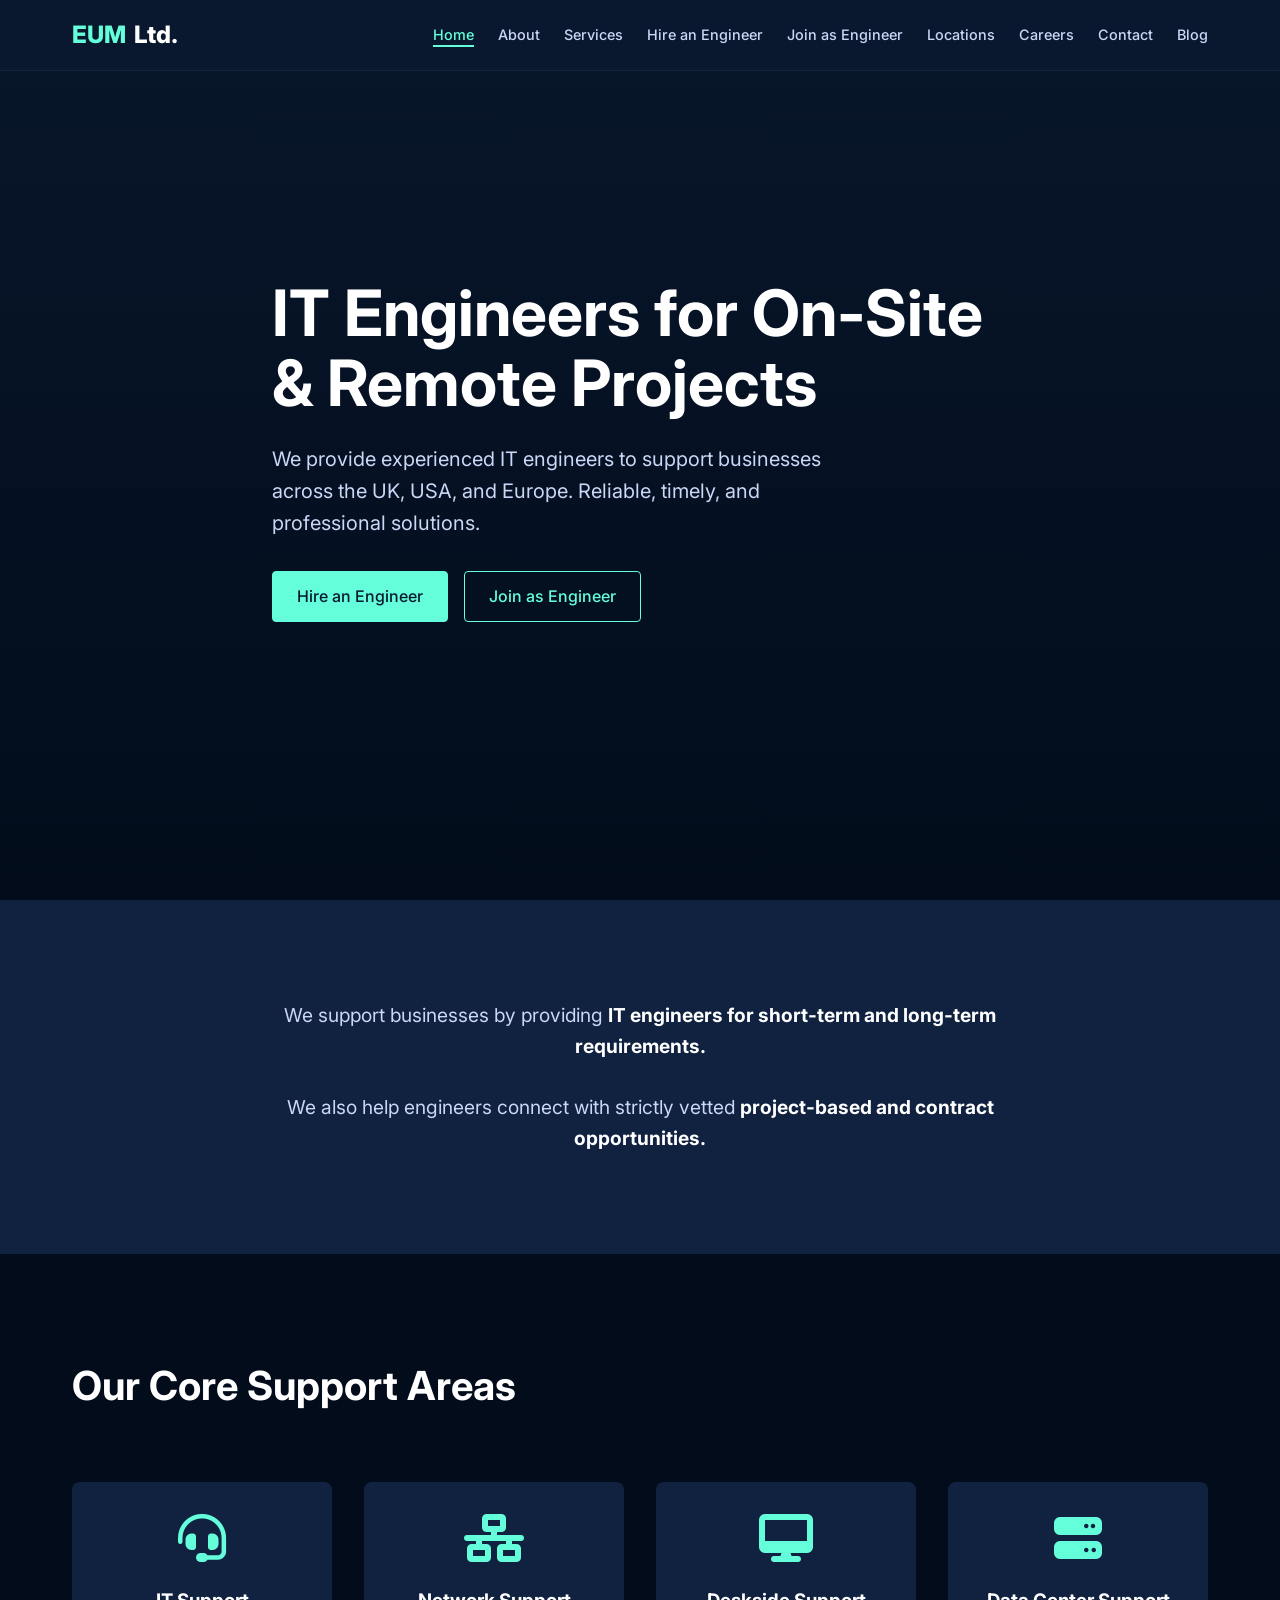
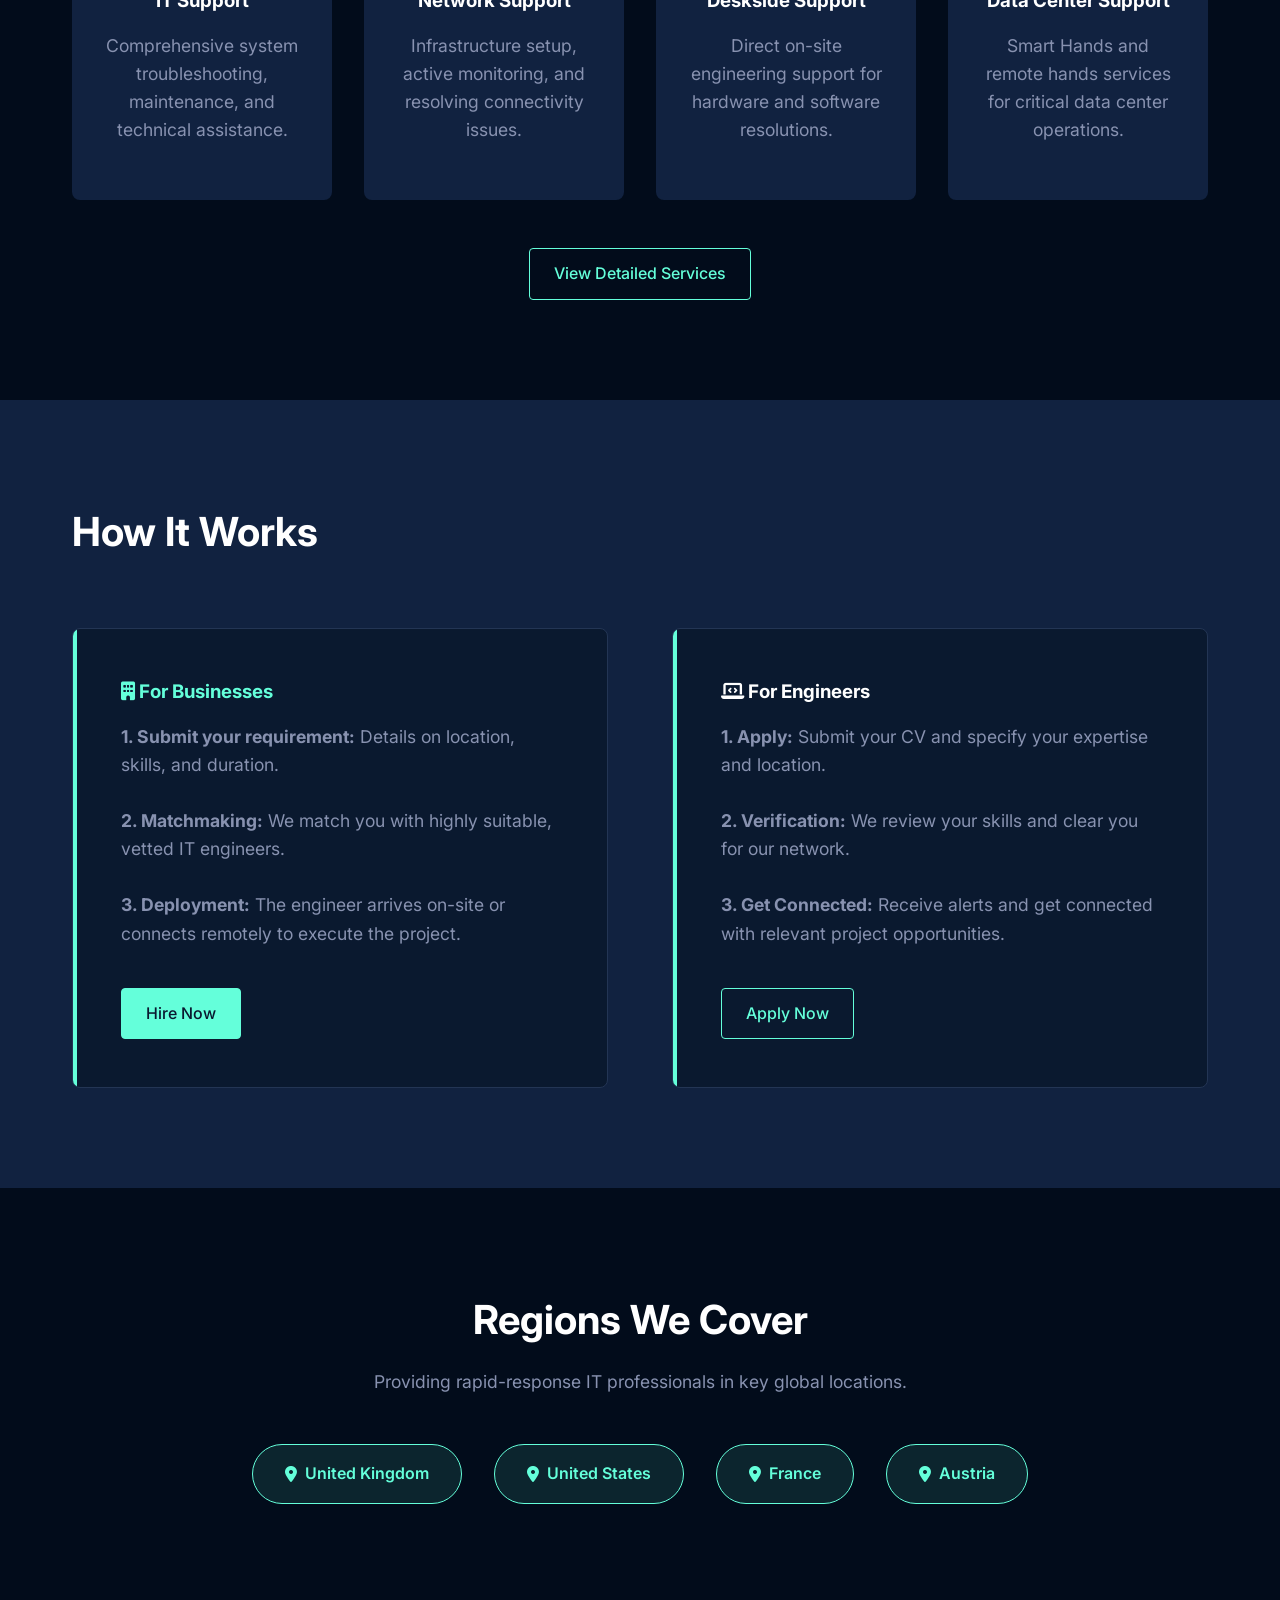
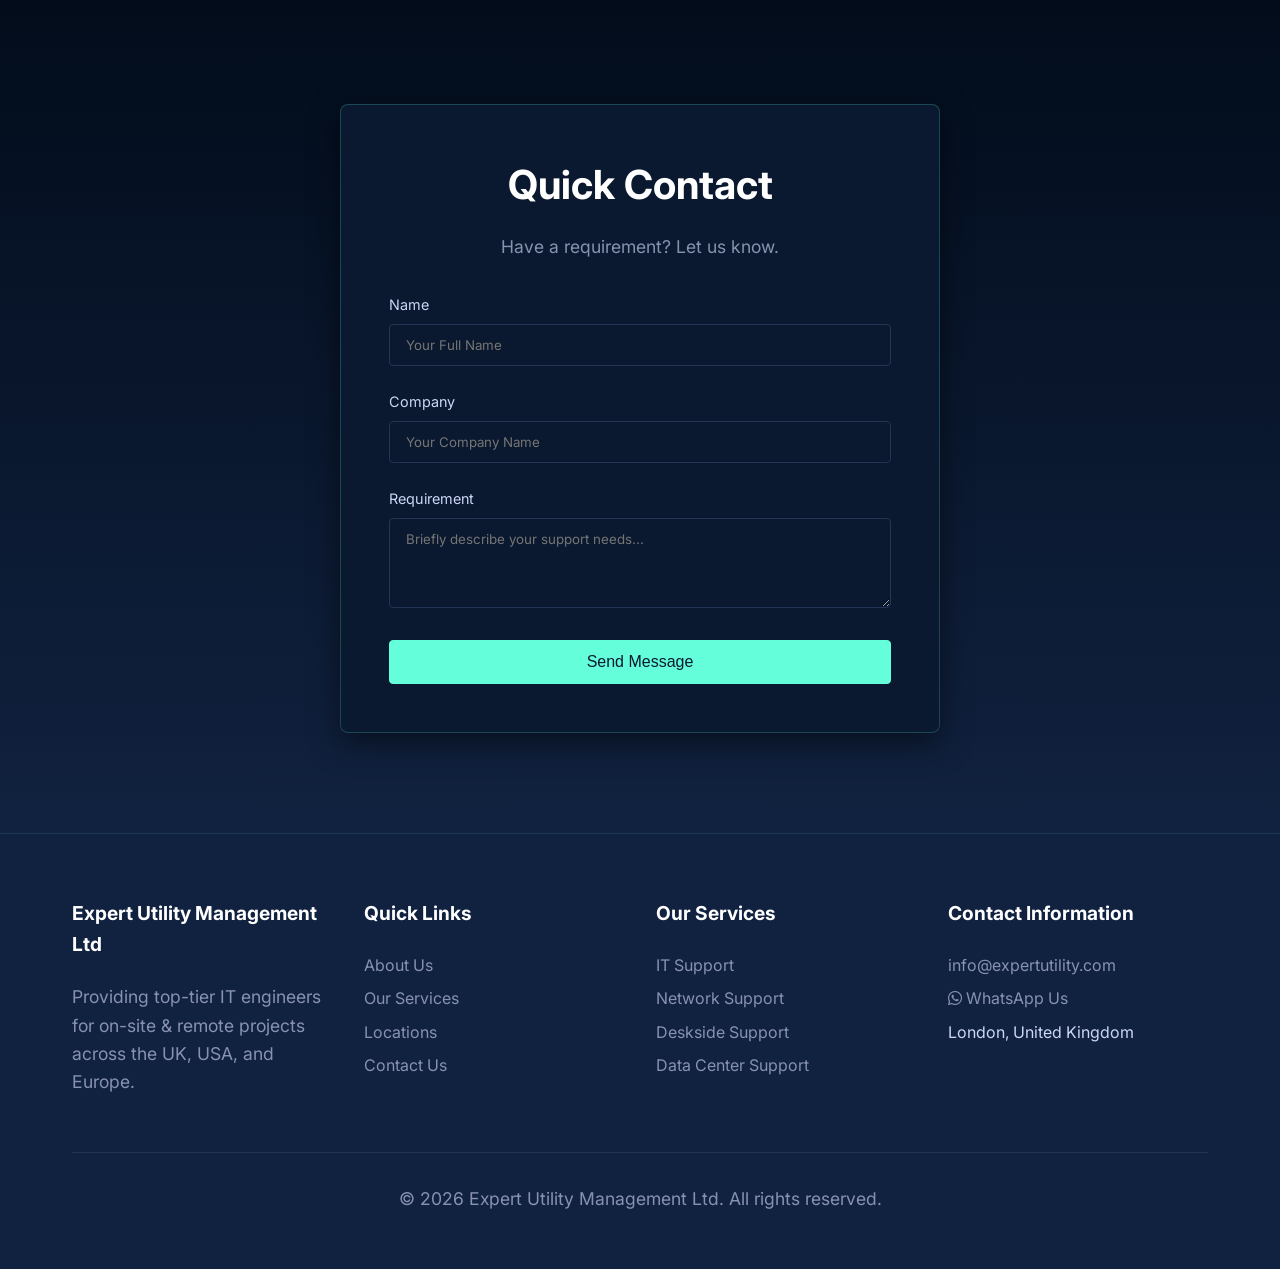
==== index.html @ 238072c8 "feat: Add newly generated IT website" ====
<!DOCTYPE html>
<html lang="en">
<head>
    <meta charset="UTF-8">
    <meta name="viewport" content="width=device-width, initial-scale=1.0">
    <title>Expert Utility Management Ltd | IT Staffing</title>
    
    <!-- Font Awesome for Icons -->
    <link rel="stylesheet" href="https://cdnjs.cloudflare.com/ajax/libs/font-awesome/6.4.0/css/all.min.css">
    
    <!-- Main CSS -->
    <link rel="stylesheet" href="css/styles.css">
    
    <!-- Custom Page CSS -->
    <style>
        .hero {
            height: 100vh;
            display: flex;
            align-items: center;
            background: linear-gradient(rgba(10, 25, 47, 0.8), rgba(2, 12, 27, 0.9)), url('https://images.unsplash.com/photo-1518770660439-4636190af475?auto=format&fit=crop&w=1920&q=80') center/cover;
            position: relative;
        }

        .hero-content {
            max-width: 800px;
        }

        .hero h1 {
            margin-bottom: 1.5rem;
        }

        .hero p {
            font-size: 1.25rem;
            max-width: 600px;
            margin-bottom: 2rem;
            color: var(--text-main);
        }

        .hero-btns {
            display: flex;
            gap: 1rem;
            flex-wrap: wrap;
        }

        .intro {
            background-color: var(--primary-light);
            text-align: center;
        }

        .intro-text {
            max-width: 800px;
            margin: 0 auto;
            font-size: 1.2rem;
            color: var(--text-main);
        }

        .intro-text strong {
            color: var(--white);
        }

        .services-grid {
            display: grid;
            grid-template-columns: repeat(auto-fit, minmax(250px, 1fr));
            gap: 2rem;
            margin-top: 3rem;
        }

        .service-card {
            text-align: center;
        }

        .service-icon {
            font-size: 3rem;
            color: var(--accent);
            margin-bottom: 1.5rem;
        }

        .how-it-works {
            background-color: var(--primary-light);
        }

        .steps-container {
            display: grid;
            grid-template-columns: 1fr 1fr;
            gap: 4rem;
            margin-top: 3rem;
        }

        .step-box {
            background: var(--primary);
            padding: 3rem;
            border-radius: 8px;
            border: 1px solid var(--secondary);
            position: relative;
            overflow: hidden;
        }

        .step-box::before {
            content: '';
            position: absolute;
            top: 0;
            left: 0;
            width: 4px;
            height: 100%;
            background: var(--accent);
        }

        .locations-flex {
            display: flex;
            justify-content: center;
            flex-wrap: wrap;
            gap: 2rem;
            margin-top: 3rem;
        }

        .location-badge {
            background: rgba(100, 255, 218, 0.1);
            color: var(--accent);
            padding: 1rem 2rem;
            border-radius: 50px;
            display: flex;
            align-items: center;
            gap: 0.5rem;
            font-weight: 600;
            border: 1px solid var(--accent);
            transition: var(--transition);
        }

        .location-badge:hover {
            background: var(--accent);
            color: var(--primary);
        }

        .contact-section {
            background: linear-gradient(var(--bg), var(--primary-light));
        }

        .contact-form-wrapper {
            max-width: 600px;
            margin: 0 auto;
            background: var(--primary);
            padding: 3rem;
            border-radius: 8px;
            box-shadow: 0 10px 30px rgba(0,0,0,0.5);
            border: 1px solid rgba(100, 255, 218, 0.2);
        }

        @media (max-width: 768px) {
            .steps-container {
                grid-template-columns: 1fr;
                gap: 2rem;
            }
            .hero-btns {
                flex-direction: column;
                width: 100%;
            }
            .btn {
                width: 100%;
            }
        }
    </style>
</head>
<body>

    <!-- Header Injection Point -->
    <div id="header-placeholder"></div>

    <!-- Hero Section -->
    <section class="hero">
        <div class="container hero-content fade-in">
            <h1>IT Engineers for On-Site & Remote Projects</h1>
            <p>We provide experienced IT engineers to support businesses across the UK, USA, and Europe. Reliable, timely, and professional solutions.</p>
            <div class="hero-btns">
                <a href="hire.html" class="btn btn-primary">Hire an Engineer</a>
                <a href="join.html" class="btn btn-outline">Join as Engineer</a>
            </div>
        </div>
    </section>

    <!-- Intro Section -->
    <section class="section intro">
        <div class="container fade-in">
            <p class="intro-text">
                We support businesses by providing <strong>IT engineers for short-term and long-term requirements.</strong> <br><br>
                We also help engineers connect with strictly vetted <strong>project-based and contract opportunities.</strong>
            </p>
        </div>
    </section>

    <!-- Services Overview -->
    <section class="section">
        <div class="container">
            <h2 class="fade-in">Our Core Support Areas</h2>
            <div class="services-grid">
                <div class="card service-card fade-in">
                    <i class="fas fa-headset service-icon"></i>
                    <h3>IT Support</h3>
                    <p>Comprehensive system troubleshooting, maintenance, and technical assistance.</p>
                </div>
                <div class="card service-card fade-in">
                    <i class="fas fa-network-wired service-icon"></i>
                    <h3>Network Support</h3>
                    <p>Infrastructure setup, active monitoring, and resolving connectivity issues.</p>
                </div>
                <div class="card service-card fade-in">
                    <i class="fas fa-desktop service-icon"></i>
                    <h3>Deskside Support</h3>
                    <p>Direct on-site engineering support for hardware and software resolutions.</p>
                </div>
                <div class="card service-card fade-in">
                    <i class="fas fa-server service-icon"></i>
                    <h3>Data Center Support</h3>
                    <p>Smart Hands and remote hands services for critical data center operations.</p>
                </div>
            </div>
            <div style="text-align: center; margin-top: 3rem;">
                <a href="services.html" class="btn btn-outline fade-in">View Detailed Services</a>
            </div>
        </div>
    </section>

    <!-- How It Works -->
    <section class="section how-it-works">
        <div class="container">
            <h2 class="fade-in">How It Works</h2>
            <div class="steps-container">
                <div class="step-box fade-in">
                    <h3 style="color: var(--accent);"><i class="fas fa-building"></i> For Businesses</h3>
                    <p style="margin-top: 1rem;">
                        <strong>1. Submit your requirement:</strong> Details on location, skills, and duration.<br><br>
                        <strong>2. Matchmaking:</strong> We match you with highly suitable, vetted IT engineers.<br><br>
                        <strong>3. Deployment:</strong> The engineer arrives on-site or connects remotely to execute the project.
                    </p>
                    <a href="hire.html" class="btn btn-primary" style="margin-top: 1rem;">Hire Now</a>
                </div>
                <div class="step-box fade-in">
                    <h3 style="color: var(--white);"><i class="fas fa-laptop-code"></i> For Engineers</h3>
                    <p style="margin-top: 1rem;">
                        <strong>1. Apply:</strong> Submit your CV and specify your expertise and location.<br><br>
                        <strong>2. Verification:</strong> We review your skills and clear you for our network.<br><br>
                        <strong>3. Get Connected:</strong> Receive alerts and get connected with relevant project opportunities.
                    </p>
                    <a href="join.html" class="btn btn-outline" style="margin-top: 1rem;">Apply Now</a>
                </div>
            </div>
        </div>
    </section>

    <!-- Locations Section -->
    <section class="section">
        <div class="container text-center" style="text-align: center;">
            <h2 class="fade-in" style="margin-bottom: 1rem;">Regions We Cover</h2>
            <p class="fade-in">Providing rapid-response IT professionals in key global locations.</p>
            <div class="locations-flex fade-in">
                <a href="locations.html#uk" class="location-badge"><i class="fas fa-map-marker-alt"></i> United Kingdom</a>
                <a href="locations.html#usa" class="location-badge"><i class="fas fa-map-marker-alt"></i> United States</a>
                <a href="locations.html#france" class="location-badge"><i class="fas fa-map-marker-alt"></i> France</a>
                <a href="locations.html#austria" class="location-badge"><i class="fas fa-map-marker-alt"></i> Austria</a>
            </div>
        </div>
    </section>

    <!-- Quick Contact Section -->
    <section class="section contact-section">
        <div class="container">
            <div class="contact-form-wrapper fade-in">
                <div style="text-align: center; margin-bottom: 2rem;">
                    <h2>Quick Contact</h2>
                    <p>Have a requirement? Let us know.</p>
                </div>
                <form action="#" method="POST" onsubmit="event.preventDefault(); alert('Form submitted! We will contact you soon.');">
                    <div class="form-group">
                        <label for="name">Name</label>
                        <input type="text" id="name" class="form-control" placeholder="Your Full Name" required>
                    </div>
                    <div class="form-group">
                        <label for="company">Company</label>
                        <input type="text" id="company" class="form-control" placeholder="Your Company Name" required>
                    </div>
                    <div class="form-group">
                        <label for="requirement">Requirement</label>
                        <textarea id="requirement" class="form-control" rows="4" placeholder="Briefly describe your support needs..." required></textarea>
                    </div>
                    <button type="submit" class="btn btn-primary" style="width: 100%;">Send Message</button>
                </form>
            </div>
        </div>
    </section>

    <!-- Footer Injection Point -->
    <div id="footer-placeholder"></div>

    <!-- Inject JS Components -->
    <script src="js/components.js"></script>
    <script src="js/main.js"></script>
</body>
</html>
---- css/styles.css ----
@import url('https://fonts.googleapis.com/css2?family=Inter:wght@300;400;500;600;700;800&display=swap');

:root {
  --primary: #0a192f;
  --primary-light: #112240;
  --secondary: #233554;
  --accent: #64ffda;
  --accent-hover: #4cd4b5;
  --text-main: #ccd6f6;
  --text-muted: #8892b0;
  --white: #ffffff;
  --bg: #020c1b;
  --whatsapp: #25D366;
  --transition: all 0.3s cubic-bezier(0.645, 0.045, 0.355, 1);
  --glass: rgba(10, 25, 47, 0.85);
}

* {
  margin: 0;
  padding: 0;
  box-sizing: border-box;
}

html {
  scroll-behavior: smooth;
}

body {
  font-family: 'Inter', sans-serif;
  background-color: var(--bg);
  color: var(--text-main);
  line-height: 1.6;
  overflow-x: hidden;
}

/* Typography */
h1, h2, h3, h4, h5, h6 {
  color: var(--white);
  font-weight: 700;
  margin-bottom: 1rem;
}

h1 {
  font-size: clamp(2.5rem, 8vw, 4rem);
  line-height: 1.1;
}

h2 {
  font-size: clamp(2rem, 5vw, 2.5rem);
  position: relative;
  display: inline-block;
}

p {
  color: var(--text-muted);
  margin-bottom: 1.5rem;
  font-size: 1.1rem;
}

a {
  color: var(--accent);
  text-decoration: none;
  transition: var(--transition);
}

a:hover {
  color: var(--white);
}

/* Layout Utilities */
.container {
  max-width: 1200px;
  margin: 0 auto;
  padding: 0 2rem;
}

.section {
  padding: 100px 0;
}

/* Buttons */
.btn {
  display: inline-block;
  padding: 0.75rem 1.5rem;
  border-radius: 4px;
  font-weight: 500;
  text-align: center;
  cursor: pointer;
  transition: var(--transition);
  font-size: 1rem;
  border: 1px solid transparent;
}

.btn-primary {
  background-color: var(--accent);
  color: var(--primary);
  border-color: var(--accent);
}

.btn-primary:hover {
  background-color: transparent;
  color: var(--accent);
}

.btn-outline {
  background-color: transparent;
  color: var(--accent);
  border-color: var(--accent);
}

.btn-outline:hover {
  background-color: rgba(100, 255, 218, 0.1);
}

.btn-whatsapp {
  background-color: var(--whatsapp);
  color: var(--white);
}
.btn-whatsapp:hover {
  background-color: transparent;
  color: var(--whatsapp);
  border-color: var(--whatsapp);
}

/* Header & Nav */
.navbar {
  position: fixed;
  top: 0;
  width: 100%;
  padding: 1rem 0;
  background: var(--glass);
  backdrop-filter: blur(10px);
  z-index: 1000;
  border-bottom: 1px solid rgba(255, 255, 255, 0.05);
  transition: var(--transition);
}

.navbar.scrolled {
  padding: 0.5rem 0;
  box-shadow: 0 10px 30px -10px rgba(2, 12, 27, 0.7);
}

.nav-container {
  display: flex;
  justify-content: space-between;
  align-items: center;
}

.logo {
  font-size: 1.5rem;
  font-weight: 800;
  color: var(--accent);
  display: flex;
  align-items: center;
  gap: 0.5rem;
}

.logo span {
  color: var(--white);
}

.nav-links {
  display: flex;
  gap: 1.5rem;
  list-style: none;
  align-items: center;
}

.nav-links li a {
  color: var(--text-main);
  font-size: 0.9rem;
  font-weight: 500;
  position: relative;
}

.nav-links li a:hover,
.nav-links li a.active {
  color: var(--accent);
}

.nav-links li a::after {
  content: '';
  position: absolute;
  width: 0;
  height: 2px;
  bottom: -4px;
  left: 0;
  background-color: var(--accent);
  transition: var(--transition);
}

.nav-links li a:hover::after,
.nav-links li a.active::after {
  width: 100%;
}

.menu-toggle {
  display: none;
  flex-direction: column;
  gap: 5px;
  cursor: pointer;
  z-index: 1001;
}

.menu-toggle span {
  display: block;
  width: 25px;
  height: 3px;
  background-color: var(--white);
  transition: var(--transition);
}

/* Footer */
footer {
  background-color: var(--primary-light);
  padding: 4rem 0 2rem;
  border-top: 1px solid rgba(100, 255, 218, 0.1);
}

.footer-grid {
  display: grid;
  grid-template-columns: repeat(auto-fit, minmax(200px, 1fr));
  gap: 2rem;
  margin-bottom: 2rem;
}

.footer-col h4 {
  color: var(--white);
  margin-bottom: 1.5rem;
  font-size: 1.2rem;
}

.footer-col ul {
  list-style: none;
}

.footer-col ul li {
  margin-bottom: 0.5rem;
}

.footer-col ul li a {
  color: var(--text-muted);
}

.footer-col ul li a:hover {
  color: var(--accent);
  padding-left: 5px;
}

.footer-bottom {
  text-align: center;
  border-top: 1px solid rgba(204, 214, 246, 0.1);
  padding-top: 2rem;
  color: var(--text-muted);
  font-size: 0.9rem;
}

/* Animations */
.fade-in {
  opacity: 0;
  transform: translateY(30px);
  transition: opacity 0.8s ease, transform 0.8s ease;
}

.fade-in.visible {
  opacity: 1;
  transform: translateY(0);
}

/* Cards & Forms */
.card {
  background-color: var(--primary-light);
  border-radius: 8px;
  padding: 2rem;
  transition: var(--transition);
  height: 100%;
}

.card:hover {
  transform: translateY(-5px);
  box-shadow: 0 10px 30px -15px rgba(2, 12, 27, 0.7);
}

.form-group {
  margin-bottom: 1.5rem;
}

.form-group label {
  display: block;
  margin-bottom: 0.5rem;
  color: var(--text-main);
  font-size: 0.9rem;
}

.form-control {
  width: 100%;
  padding: 0.75rem 1rem;
  background-color: var(--primary);
  border: 1px solid var(--secondary);
  border-radius: 4px;
  color: var(--white);
  font-family: inherit;
  transition: var(--transition);
}

.form-control:focus {
  outline: none;
  border-color: var(--accent);
  box-shadow: 0 0 0 2px rgba(100, 255, 218, 0.2);
}

/* Responsive */
@media (max-width: 768px) {
  .menu-toggle {
    display: flex;
  }
  
  .nav-links {
    position: fixed;
    top: 0;
    right: -100%;
    width: 70%;
    height: 100vh;
    background-color: var(--primary-light);
    flex-direction: column;
    justify-content: center;
    transition: var(--transition);
    box-shadow: -10px 0 30px -10px rgba(2, 12, 27, 0.7);
  }
  
  .nav-links.active {
    right: 0;
  }
  
  .section {
    padding: 60px 0;
  }
}
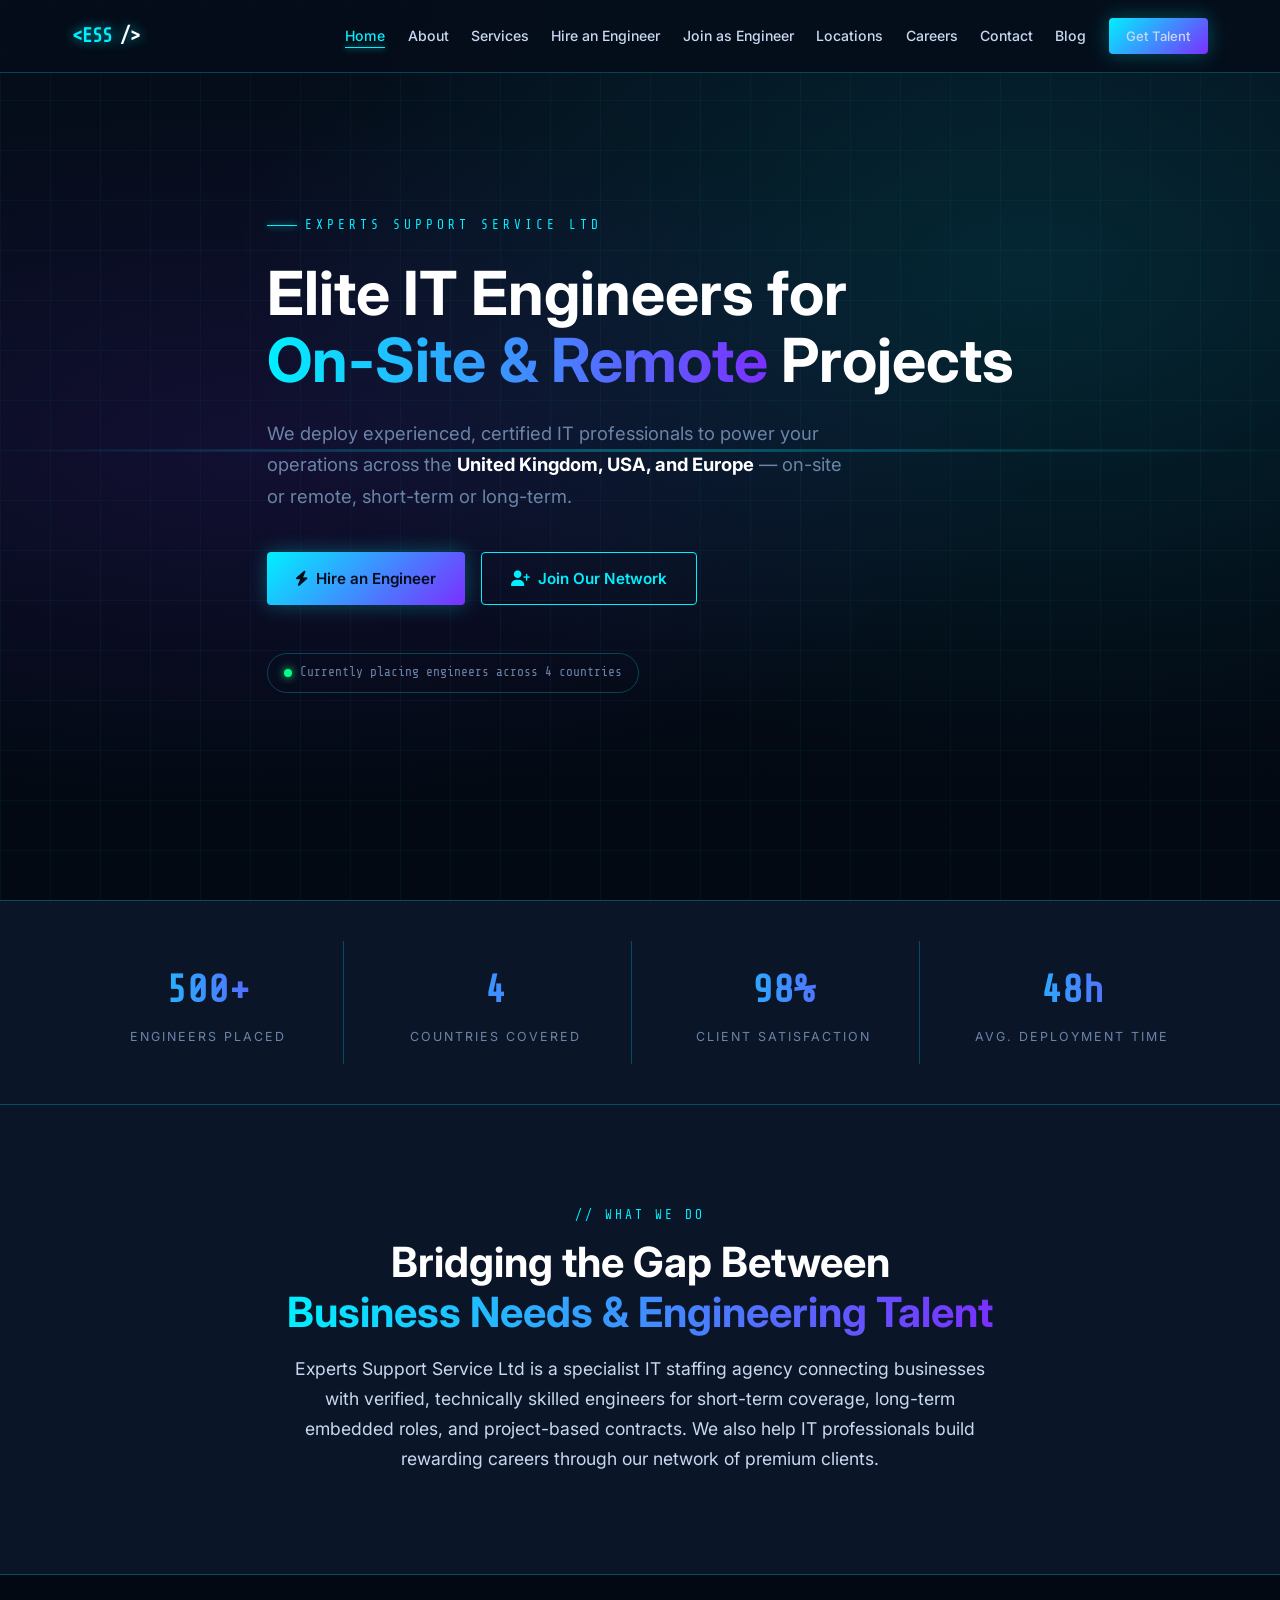
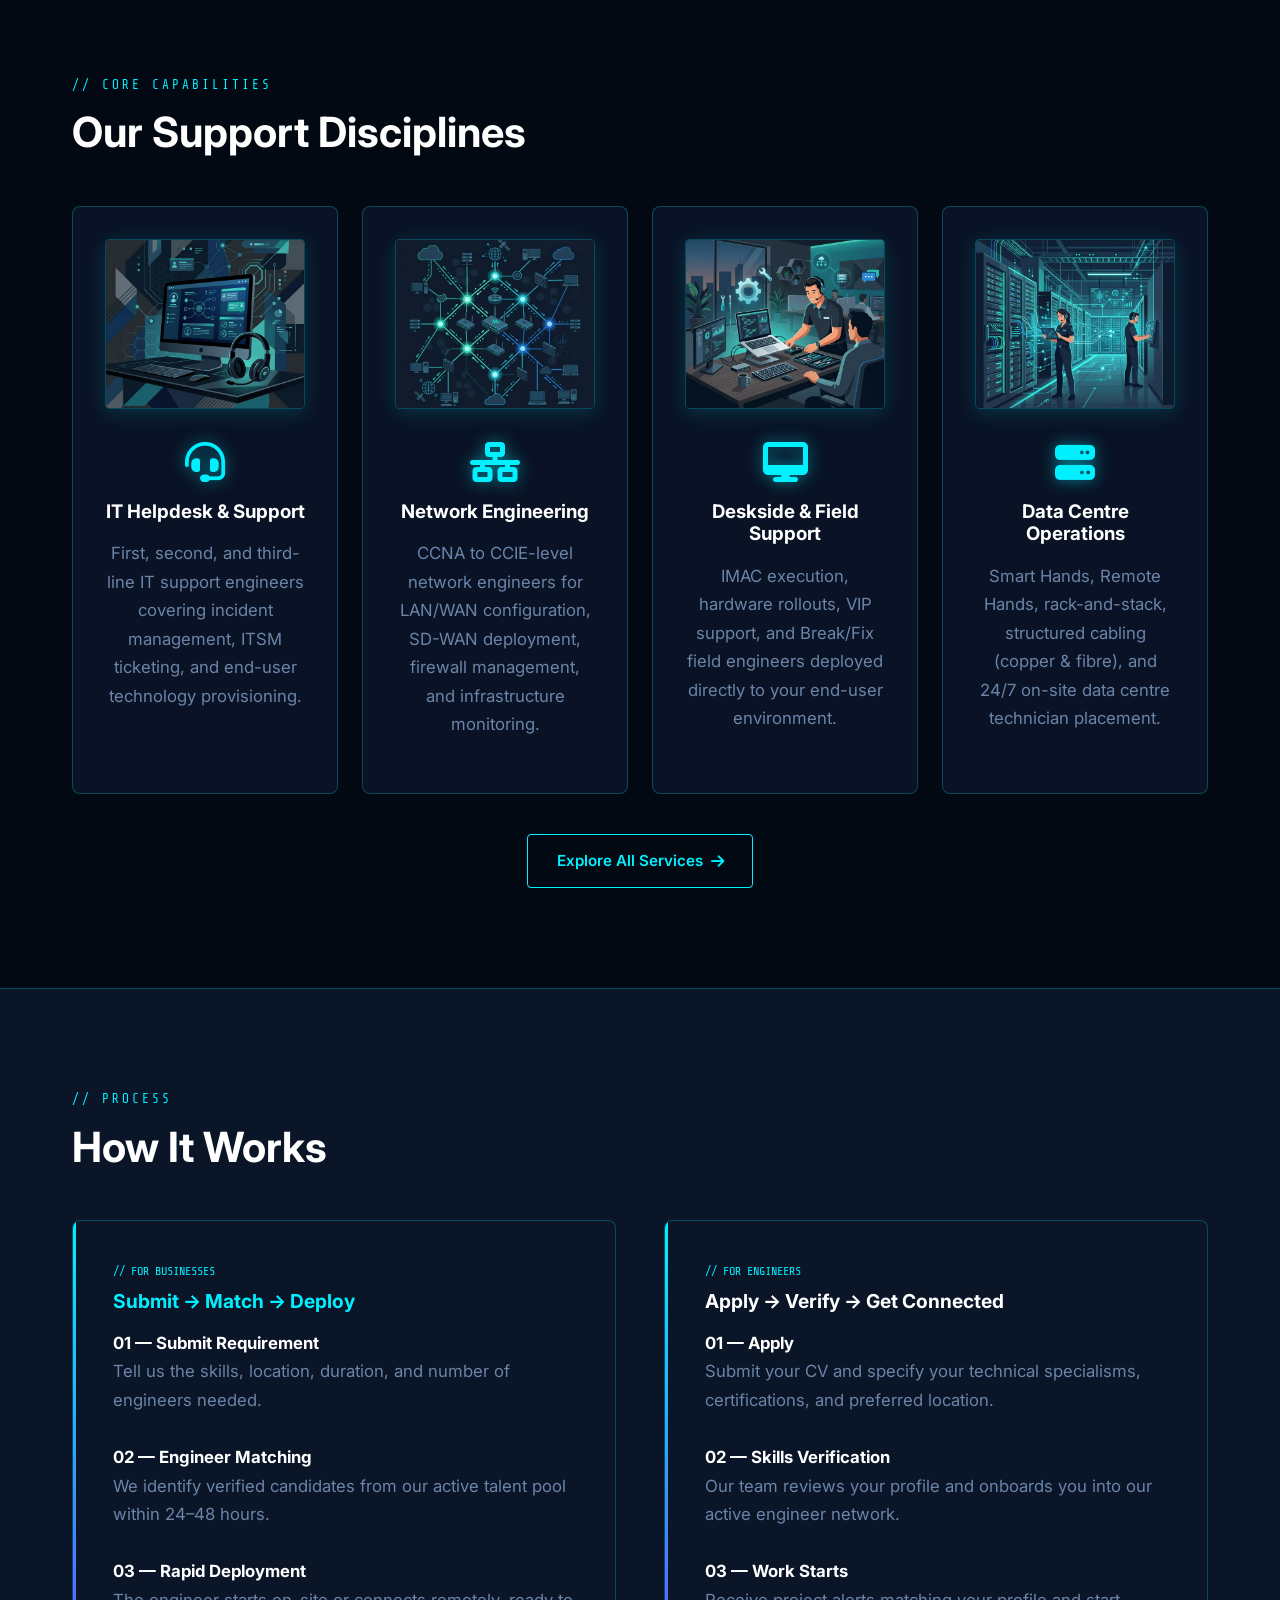
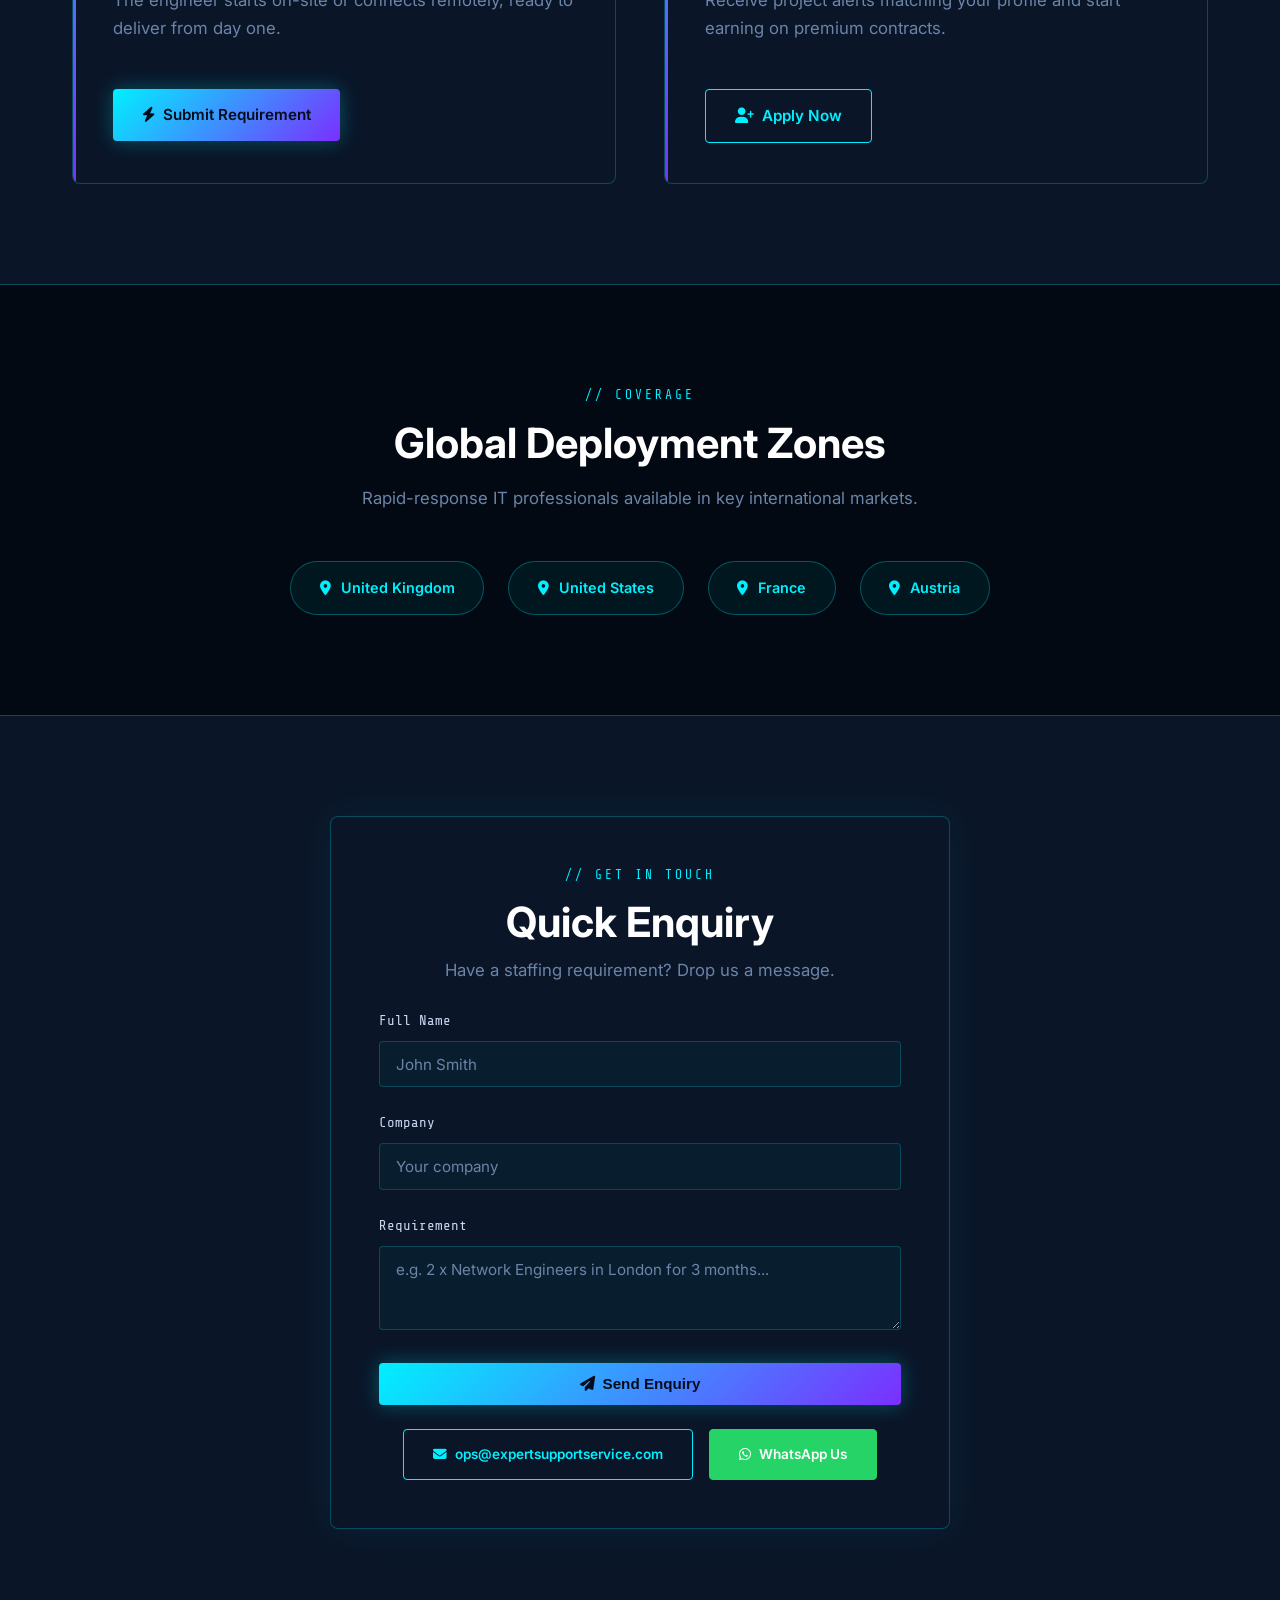
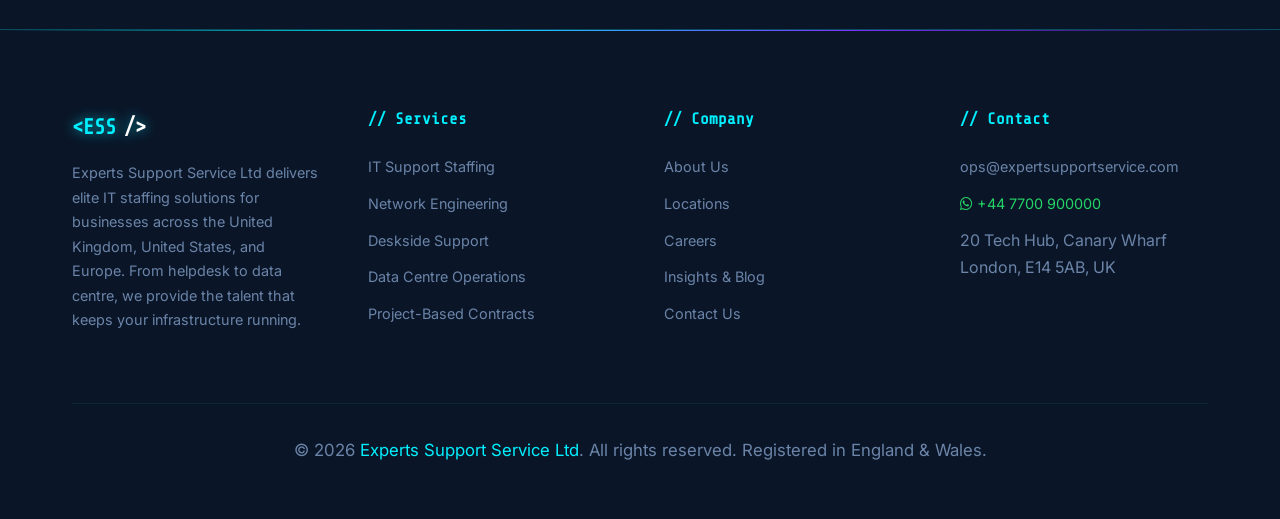
==== commit d170b4e5: "feat: Full site rebrand to ESS Ltd. — high-tech theme, professional content on all pages" ====
--- a/index.html
+++ b/index.html
@@ -1,297 +1,271 @@
 <!DOCTYPE html>
 <html lang="en">
 <head>
-    <meta charset="UTF-8">
-    <meta name="viewport" content="width=device-width, initial-scale=1.0">
-    <title>Expert Utility Management Ltd | IT Staffing</title>
-    
-    <!-- Font Awesome for Icons -->
-    <link rel="stylesheet" href="https://cdnjs.cloudflare.com/ajax/libs/font-awesome/6.4.0/css/all.min.css">
-    
-    <!-- Main CSS -->
-    <link rel="stylesheet" href="css/styles.css">
-    
-    <!-- Custom Page CSS -->
-    <style>
-        .hero {
-            height: 100vh;
-            display: flex;
-            align-items: center;
-            background: linear-gradient(rgba(10, 25, 47, 0.8), rgba(2, 12, 27, 0.9)), url('https://images.unsplash.com/photo-1518770660439-4636190af475?auto=format&fit=crop&w=1920&q=80') center/cover;
-            position: relative;
-        }
-
-        .hero-content {
-            max-width: 800px;
-        }
-
-        .hero h1 {
-            margin-bottom: 1.5rem;
-        }
-
-        .hero p {
-            font-size: 1.25rem;
-            max-width: 600px;
-            margin-bottom: 2rem;
-            color: var(--text-main);
-        }
-
-        .hero-btns {
-            display: flex;
-            gap: 1rem;
-            flex-wrap: wrap;
-        }
-
-        .intro {
-            background-color: var(--primary-light);
-            text-align: center;
-        }
-
-        .intro-text {
-            max-width: 800px;
-            margin: 0 auto;
-            font-size: 1.2rem;
-            color: var(--text-main);
-        }
-
-        .intro-text strong {
-            color: var(--white);
-        }
-
-        .services-grid {
-            display: grid;
-            grid-template-columns: repeat(auto-fit, minmax(250px, 1fr));
-            gap: 2rem;
-            margin-top: 3rem;
-        }
-
-        .service-card {
-            text-align: center;
-        }
-
-        .service-icon {
-            font-size: 3rem;
-            color: var(--accent);
-            margin-bottom: 1.5rem;
-        }
-
-        .how-it-works {
-            background-color: var(--primary-light);
-        }
-
-        .steps-container {
-            display: grid;
-            grid-template-columns: 1fr 1fr;
-            gap: 4rem;
-            margin-top: 3rem;
-        }
-
-        .step-box {
-            background: var(--primary);
-            padding: 3rem;
-            border-radius: 8px;
-            border: 1px solid var(--secondary);
-            position: relative;
-            overflow: hidden;
-        }
-
-        .step-box::before {
-            content: '';
-            position: absolute;
-            top: 0;
-            left: 0;
-            width: 4px;
-            height: 100%;
-            background: var(--accent);
-        }
-
-        .locations-flex {
-            display: flex;
-            justify-content: center;
-            flex-wrap: wrap;
-            gap: 2rem;
-            margin-top: 3rem;
-        }
-
-        .location-badge {
-            background: rgba(100, 255, 218, 0.1);
-            color: var(--accent);
-            padding: 1rem 2rem;
-            border-radius: 50px;
-            display: flex;
-            align-items: center;
-            gap: 0.5rem;
-            font-weight: 600;
-            border: 1px solid var(--accent);
-            transition: var(--transition);
-        }
-
-        .location-badge:hover {
-            background: var(--accent);
-            color: var(--primary);
-        }
-
-        .contact-section {
-            background: linear-gradient(var(--bg), var(--primary-light));
-        }
-
-        .contact-form-wrapper {
-            max-width: 600px;
-            margin: 0 auto;
-            background: var(--primary);
-            padding: 3rem;
-            border-radius: 8px;
-            box-shadow: 0 10px 30px rgba(0,0,0,0.5);
-            border: 1px solid rgba(100, 255, 218, 0.2);
-        }
-
-        @media (max-width: 768px) {
-            .steps-container {
-                grid-template-columns: 1fr;
-                gap: 2rem;
-            }
-            .hero-btns {
-                flex-direction: column;
-                width: 100%;
-            }
-            .btn {
-                width: 100%;
-            }
-        }
-    </style>
+  <meta charset="UTF-8">
+  <meta name="viewport" content="width=device-width, initial-scale=1.0">
+  <title>Experts Support Service Ltd | Elite IT Staffing Solutions</title>
+  <meta name="description" content="Experts Support Service Ltd provides elite IT engineers for on-site and remote projects across the UK, USA, and Europe. Hire IT talent today.">
+  <link rel="stylesheet" href="https://cdnjs.cloudflare.com/ajax/libs/font-awesome/6.4.0/css/all.min.css">
+  <link rel="stylesheet" href="css/styles.css">
+  <style>
+    /* ── Hero ── */
+    .hero {
+      min-height: 100vh;
+      display: flex; align-items: center;
+      background:
+        radial-gradient(ellipse at 20% 50%, rgba(123,47,255,0.12) 0%, transparent 55%),
+        radial-gradient(ellipse at 80% 30%, rgba(0,240,255,0.12) 0%, transparent 55%),
+        linear-gradient(180deg, var(--primary) 0%, var(--bg) 100%);
+      position: relative; overflow: hidden;
+    }
+    .hero::before {
+      content:''; position:absolute; inset:0;
+      background-image:
+        linear-gradient(rgba(0,240,255,0.04) 1px, transparent 1px),
+        linear-gradient(90deg,rgba(0,240,255,0.04) 1px, transparent 1px);
+      background-size: 50px 50px;
+    }
+    .hero-scan { position:absolute; left:0; right:0; height:3px; background:linear-gradient(90deg,transparent,var(--accent),transparent); opacity:0.3; animation: scan-line 6s linear infinite; pointer-events:none; }
+    .hero-content { max-width: 780px; position: relative; z-index:2; }
+    .hero-eyebrow {
+      font-family: var(--font-mono); font-size:0.8rem; color:var(--accent);
+      letter-spacing:4px; text-transform:uppercase; margin-bottom:1.5rem;
+      display:inline-flex; align-items:center; gap:0.5rem;
+    }
+    .hero-eyebrow::before { content:''; display:inline-block; width:30px; height:1px; background:var(--accent); box-shadow:0 0 6px var(--accent); }
+    .hero h1 { line-height:1.1; margin-bottom:1.5rem; }
+    .hero p  { font-size:1.15rem; max-width:580px; margin-bottom:2.5rem; }
+    .hero-btns { display:flex; gap:1rem; flex-wrap:wrap; }
+    .hero-badge {
+      display:inline-flex; align-items:center; gap:0.5rem;
+      margin-top:3rem; padding:0.5rem 1rem;
+      border:1px solid var(--border-glow); border-radius:50px;
+      font-size:0.8rem; color:var(--text-muted); font-family:var(--font-mono);
+    }
+    .hero-badge .dot { width:8px; height:8px; border-radius:50%; background:var(--green); box-shadow:0 0 8px var(--green); animation:pulse-glow 2s infinite; }
+
+    /* ── Stats ── */
+    .stats-bar {
+      background:var(--primary-light);
+      border-top: 1px solid var(--border-glow);
+      border-bottom: 1px solid var(--border-glow);
+      padding: 2.5rem 0;
+    }
+    .stats-grid { display:grid; grid-template-columns:repeat(4,1fr); gap:1rem; }
+    .stat-item { text-align:center; padding:1rem; border-right:1px solid var(--border-glow); }
+    .stat-item:last-child { border-right:none; }
+    .stat-value { font-size:2.4rem; font-weight:800; font-family:var(--font-mono); }
+    .stat-label { font-size:0.78rem; color:var(--text-muted); text-transform:uppercase; letter-spacing:2px; margin-top:0.25rem; }
+
+    /* ── Services ── */
+    .services-grid { display:grid; grid-template-columns:repeat(auto-fit,minmax(260px,1fr)); gap:1.5rem; margin-top:3rem; }
+    .service-card { text-align:center; }
+    .service-icon { font-size:2.5rem; color:var(--accent); margin-bottom:1.2rem; text-shadow:0 0 15px rgba(0,240,255,0.5); }
+
+    /* ── How it works ── */
+    .steps-container { display:grid; grid-template-columns:1fr 1fr; gap:3rem; margin-top:3rem; }
+    .step-box {
+      background: var(--card-bg); padding:2.5rem; border-radius:8px;
+      border:1px solid var(--border-glow); position:relative; overflow:hidden;
+    }
+    .step-box::before { content:''; position:absolute; top:0; left:0; width:3px; height:100%; background:linear-gradient(180deg,var(--accent),var(--accent2)); }
+    .step-num { font-family:var(--font-mono); font-size:0.75rem; color:var(--accent); margin-bottom:0.5rem; }
+    .step-box h3 { font-size:1.2rem; }
+
+    /* ── Locations ── */
+    .locations-flex { display:flex; justify-content:center; flex-wrap:wrap; gap:1.5rem; margin-top:3rem; }
+    .location-badge {
+      background:rgba(0,240,255,0.06); color:var(--accent);
+      padding:0.85rem 1.8rem; border-radius:50px;
+      display:flex; align-items:center; gap:0.6rem;
+      font-weight:600; font-size:0.9rem;
+      border:1px solid rgba(0,240,255,0.3);
+      transition:var(--transition);
+    }
+    .location-badge:hover { background:var(--accent); color:var(--primary); box-shadow:0 0 20px rgba(0,240,255,0.3); }
+
+    /* ── Quick contact ── */
+    .contact-form-wrapper {
+      max-width:620px; margin:0 auto;
+      background:var(--card-bg); padding:3rem;
+      border-radius:8px; border:1px solid var(--border-glow);
+      box-shadow:0 0 40px rgba(0,240,255,0.06);
+    }
+
+    @media(max-width:768px){
+      .stats-grid { grid-template-columns:repeat(2,1fr); }
+      .steps-container { grid-template-columns:1fr; }
+      .hero-btns { flex-direction:column; }
+      .btn { width:100%; justify-content:center; }
+    }
+  </style>
 </head>
 <body>
-
-    <!-- Header Injection Point -->
-    <div id="header-placeholder"></div>
-
-    <!-- Hero Section -->
-    <section class="hero">
-        <div class="container hero-content fade-in">
-            <h1>IT Engineers for On-Site & Remote Projects</h1>
-            <p>We provide experienced IT engineers to support businesses across the UK, USA, and Europe. Reliable, timely, and professional solutions.</p>
-            <div class="hero-btns">
-                <a href="hire.html" class="btn btn-primary">Hire an Engineer</a>
-                <a href="join.html" class="btn btn-outline">Join as Engineer</a>
-            </div>
-        </div>
-    </section>
-
-    <!-- Intro Section -->
-    <section class="section intro">
-        <div class="container fade-in">
-            <p class="intro-text">
-                We support businesses by providing <strong>IT engineers for short-term and long-term requirements.</strong> <br><br>
-                We also help engineers connect with strictly vetted <strong>project-based and contract opportunities.</strong>
-            </p>
-        </div>
-    </section>
-
-    <!-- Services Overview -->
-    <section class="section">
-        <div class="container">
-            <h2 class="fade-in">Our Core Support Areas</h2>
-            <div class="services-grid">
-                <div class="card service-card fade-in">
-                    <i class="fas fa-headset service-icon"></i>
-                    <h3>IT Support</h3>
-                    <p>Comprehensive system troubleshooting, maintenance, and technical assistance.</p>
-                </div>
-                <div class="card service-card fade-in">
-                    <i class="fas fa-network-wired service-icon"></i>
-                    <h3>Network Support</h3>
-                    <p>Infrastructure setup, active monitoring, and resolving connectivity issues.</p>
-                </div>
-                <div class="card service-card fade-in">
-                    <i class="fas fa-desktop service-icon"></i>
-                    <h3>Deskside Support</h3>
-                    <p>Direct on-site engineering support for hardware and software resolutions.</p>
-                </div>
-                <div class="card service-card fade-in">
-                    <i class="fas fa-server service-icon"></i>
-                    <h3>Data Center Support</h3>
-                    <p>Smart Hands and remote hands services for critical data center operations.</p>
-                </div>
-            </div>
-            <div style="text-align: center; margin-top: 3rem;">
-                <a href="services.html" class="btn btn-outline fade-in">View Detailed Services</a>
-            </div>
-        </div>
-    </section>
-
-    <!-- How It Works -->
-    <section class="section how-it-works">
-        <div class="container">
-            <h2 class="fade-in">How It Works</h2>
-            <div class="steps-container">
-                <div class="step-box fade-in">
-                    <h3 style="color: var(--accent);"><i class="fas fa-building"></i> For Businesses</h3>
-                    <p style="margin-top: 1rem;">
-                        <strong>1. Submit your requirement:</strong> Details on location, skills, and duration.<br><br>
-                        <strong>2. Matchmaking:</strong> We match you with highly suitable, vetted IT engineers.<br><br>
-                        <strong>3. Deployment:</strong> The engineer arrives on-site or connects remotely to execute the project.
-                    </p>
-                    <a href="hire.html" class="btn btn-primary" style="margin-top: 1rem;">Hire Now</a>
-                </div>
-                <div class="step-box fade-in">
-                    <h3 style="color: var(--white);"><i class="fas fa-laptop-code"></i> For Engineers</h3>
-                    <p style="margin-top: 1rem;">
-                        <strong>1. Apply:</strong> Submit your CV and specify your expertise and location.<br><br>
-                        <strong>2. Verification:</strong> We review your skills and clear you for our network.<br><br>
-                        <strong>3. Get Connected:</strong> Receive alerts and get connected with relevant project opportunities.
-                    </p>
-                    <a href="join.html" class="btn btn-outline" style="margin-top: 1rem;">Apply Now</a>
-                </div>
-            </div>
-        </div>
-    </section>
-
-    <!-- Locations Section -->
-    <section class="section">
-        <div class="container text-center" style="text-align: center;">
-            <h2 class="fade-in" style="margin-bottom: 1rem;">Regions We Cover</h2>
-            <p class="fade-in">Providing rapid-response IT professionals in key global locations.</p>
-            <div class="locations-flex fade-in">
-                <a href="locations.html#uk" class="location-badge"><i class="fas fa-map-marker-alt"></i> United Kingdom</a>
-                <a href="locations.html#usa" class="location-badge"><i class="fas fa-map-marker-alt"></i> United States</a>
-                <a href="locations.html#france" class="location-badge"><i class="fas fa-map-marker-alt"></i> France</a>
-                <a href="locations.html#austria" class="location-badge"><i class="fas fa-map-marker-alt"></i> Austria</a>
-            </div>
-        </div>
-    </section>
-
-    <!-- Quick Contact Section -->
-    <section class="section contact-section">
-        <div class="container">
-            <div class="contact-form-wrapper fade-in">
-                <div style="text-align: center; margin-bottom: 2rem;">
-                    <h2>Quick Contact</h2>
-                    <p>Have a requirement? Let us know.</p>
-                </div>
-                <form action="#" method="POST" onsubmit="event.preventDefault(); alert('Form submitted! We will contact you soon.');">
-                    <div class="form-group">
-                        <label for="name">Name</label>
-                        <input type="text" id="name" class="form-control" placeholder="Your Full Name" required>
-                    </div>
-                    <div class="form-group">
-                        <label for="company">Company</label>
-                        <input type="text" id="company" class="form-control" placeholder="Your Company Name" required>
-                    </div>
-                    <div class="form-group">
-                        <label for="requirement">Requirement</label>
-                        <textarea id="requirement" class="form-control" rows="4" placeholder="Briefly describe your support needs..." required></textarea>
-                    </div>
-                    <button type="submit" class="btn btn-primary" style="width: 100%;">Send Message</button>
-                </form>
-            </div>
-        </div>
-    </section>
-
-    <!-- Footer Injection Point -->
-    <div id="footer-placeholder"></div>
-
-    <!-- Inject JS Components -->
-    <script src="js/components.js"></script>
-    <script src="js/main.js"></script>
+  <div id="header-placeholder"></div>
+
+  <!-- ═══ HERO ═══ -->
+  <section class="hero">
+    <div class="hero-scan"></div>
+    <div class="container">
+      <div class="hero-content fade-in">
+        <span class="hero-eyebrow">Experts Support Service Ltd</span>
+        <h1>Elite IT Engineers for<br><span class="gradient-text">On-Site & Remote</span> Projects</h1>
+        <p>We deploy experienced, certified IT professionals to power your operations across the <strong style="color:var(--white)">United Kingdom, USA, and Europe</strong> — on-site or remote, short-term or long-term.</p>
+        <div class="hero-btns">
+          <a href="hire.html" class="btn btn-primary"><i class="fas fa-bolt"></i> Hire an Engineer</a>
+          <a href="join.html" class="btn btn-outline"><i class="fas fa-user-plus"></i> Join Our Network</a>
+        </div>
+        <div class="hero-badge"><span class="dot"></span> Currently placing engineers across 4 countries</div>
+      </div>
+    </div>
+  </section>
+
+  <!-- ═══ STATS ═══ -->
+  <div class="stats-bar">
+    <div class="container">
+      <div class="stats-grid">
+        <div class="stat-item fade-in">
+          <div class="stat-value gradient-text">500+</div>
+          <div class="stat-label">Engineers Placed</div>
+        </div>
+        <div class="stat-item fade-in">
+          <div class="stat-value gradient-text">4</div>
+          <div class="stat-label">Countries Covered</div>
+        </div>
+        <div class="stat-item fade-in">
+          <div class="stat-value gradient-text">98%</div>
+          <div class="stat-label">Client Satisfaction</div>
+        </div>
+        <div class="stat-item fade-in">
+          <div class="stat-value gradient-text">48h</div>
+          <div class="stat-label">Avg. Deployment Time</div>
+        </div>
+      </div>
+    </div>
+  </div>
+
+  <!-- ═══ INTRO ═══ -->
+  <section class="section" style="background:var(--primary-light); border-bottom:1px solid var(--border-glow);">
+    <div class="container" style="text-align:center;">
+      <span class="section-tag fade-in">// What We Do</span>
+      <h2 class="fade-in">Bridging the Gap Between<br><span class="gradient-text">Business Needs & Engineering Talent</span></h2>
+      <p class="fade-in" style="max-width:720px;margin: 1rem auto 0; font-size:1.1rem; color:var(--text-main);">
+        Experts Support Service Ltd is a specialist IT staffing agency connecting businesses with verified, technically skilled engineers for short-term coverage, long-term embedded roles, and project-based contracts. We also help IT professionals build rewarding careers through our network of premium clients.
+      </p>
+    </div>
+  </section>
+
+  <!-- ═══ SERVICES ═══ -->
+  <section class="section">
+    <div class="container">
+      <span class="section-tag fade-in">// Core Capabilities</span>
+      <h2 class="fade-in">Our Support Disciplines</h2>
+      <div class="services-grid">
+        <div class="card service-card fade-in">
+          <img src="img/it_support.png" alt="IT Support" class="service-graphic">
+          <i class="fas fa-headset service-icon"></i>
+          <h3>IT Helpdesk & Support</h3>
+          <p>First, second, and third-line IT support engineers covering incident management, ITSM ticketing, and end-user technology provisioning.</p>
+        </div>
+        <div class="card service-card fade-in">
+          <img src="img/network_support.png" alt="Network Support" class="service-graphic">
+          <i class="fas fa-network-wired service-icon"></i>
+          <h3>Network Engineering</h3>
+          <p>CCNA to CCIE-level network engineers for LAN/WAN configuration, SD-WAN deployment, firewall management, and infrastructure monitoring.</p>
+        </div>
+        <div class="card service-card fade-in">
+          <img src="img/deskside_support.png" alt="Deskside Support" class="service-graphic">
+          <i class="fas fa-desktop service-icon"></i>
+          <h3>Deskside & Field Support</h3>
+          <p>IMAC execution, hardware rollouts, VIP support, and Break/Fix field engineers deployed directly to your end-user environment.</p>
+        </div>
+        <div class="card service-card fade-in">
+          <img src="img/data_center.png" alt="Data Center" class="service-graphic">
+          <i class="fas fa-server service-icon"></i>
+          <h3>Data Centre Operations</h3>
+          <p>Smart Hands, Remote Hands, rack-and-stack, structured cabling (copper & fibre), and 24/7 on-site data centre technician placement.</p>
+        </div>
+      </div>
+      <div style="text-align:center; margin-top:2.5rem;">
+        <a href="services.html" class="btn btn-outline fade-in">Explore All Services <i class="fas fa-arrow-right"></i></a>
+      </div>
+    </div>
+  </section>
+
+  <!-- ═══ HOW IT WORKS ═══ -->
+  <section class="section" style="background:var(--primary-light); border-top:1px solid var(--border-glow); border-bottom:1px solid var(--border-glow);">
+    <div class="container">
+      <span class="section-tag fade-in">// Process</span>
+      <h2 class="fade-in">How It Works</h2>
+      <div class="steps-container">
+        <div class="step-box fade-in">
+          <div class="step-num">// FOR BUSINESSES</div>
+          <h3 style="color:var(--accent)">Submit → Match → Deploy</h3>
+          <p style="margin-top:1rem;">
+            <strong style="color:var(--white)">01 — Submit Requirement</strong><br>
+            Tell us the skills, location, duration, and number of engineers needed.<br><br>
+            <strong style="color:var(--white)">02 — Engineer Matching</strong><br>
+            We identify verified candidates from our active talent pool within 24–48 hours.<br><br>
+            <strong style="color:var(--white)">03 — Rapid Deployment</strong><br>
+            The engineer starts on-site or connects remotely, ready to deliver from day one.
+          </p>
+          <a href="hire.html" class="btn btn-primary" style="margin-top:1.5rem;"><i class="fas fa-bolt"></i> Submit Requirement</a>
+        </div>
+        <div class="step-box fade-in">
+          <div class="step-num">// FOR ENGINEERS</div>
+          <h3>Apply → Verify → Get Connected</h3>
+          <p style="margin-top:1rem;">
+            <strong style="color:var(--white)">01 — Apply</strong><br>
+            Submit your CV and specify your technical specialisms, certifications, and preferred location.<br><br>
+            <strong style="color:var(--white)">02 — Skills Verification</strong><br>
+            Our team reviews your profile and onboards you into our active engineer network.<br><br>
+            <strong style="color:var(--white)">03 — Work Starts</strong><br>
+            Receive project alerts matching your profile and start earning on premium contracts.
+          </p>
+          <a href="join.html" class="btn btn-outline" style="margin-top:1.5rem;"><i class="fas fa-user-plus"></i> Apply Now</a>
+        </div>
+      </div>
+    </div>
+  </section>
+
+  <!-- ═══ LOCATIONS ═══ -->
+  <section class="section">
+    <div class="container" style="text-align:center;">
+      <span class="section-tag fade-in">// Coverage</span>
+      <h2 class="fade-in">Global Deployment Zones</h2>
+      <p class="fade-in">Rapid-response IT professionals available in key international markets.</p>
+      <div class="locations-flex fade-in">
+        <a href="locations.html#uk"      class="location-badge"><i class="fas fa-map-marker-alt"></i> United Kingdom</a>
+        <a href="locations.html#usa"     class="location-badge"><i class="fas fa-map-marker-alt"></i> United States</a>
+        <a href="locations.html#france"  class="location-badge"><i class="fas fa-map-marker-alt"></i> France</a>
+        <a href="locations.html#austria" class="location-badge"><i class="fas fa-map-marker-alt"></i> Austria</a>
+      </div>
+    </div>
+  </section>
+
+  <!-- ═══ QUICK CONTACT ═══ -->
+  <section class="section" style="background:var(--primary-light); border-top:1px solid var(--border-glow);">
+    <div class="container">
+      <div class="contact-form-wrapper fade-in">
+        <span class="section-tag" style="text-align:center;display:block;">// Get In Touch</span>
+        <h2 style="text-align:center; margin-bottom:0.5rem;">Quick Enquiry</h2>
+        <p style="text-align:center;">Have a staffing requirement? Drop us a message.</p>
+        <form style="margin-top:1.5rem;" onsubmit="event.preventDefault(); alert('Message received. Our team will respond within 2 business hours.');">
+          <div class="form-group"><label for="q-name">Full Name</label><input type="text" id="q-name" class="form-control" placeholder="John Smith" required></div>
+          <div class="form-group"><label for="q-company">Company</label><input type="text" id="q-company" class="form-control" placeholder="Your company" required></div>
+          <div class="form-group"><label for="q-req">Requirement</label><textarea id="q-req" class="form-control" rows="3" placeholder="e.g. 2 x Network Engineers in London for 3 months..." required></textarea></div>
+          <button type="submit" class="btn btn-primary" style="width:100%;justify-content:center;"><i class="fas fa-paper-plane"></i> Send Enquiry</button>
+        </form>
+        <div style="display:flex; gap:1rem; margin-top:1.5rem; flex-wrap:wrap; justify-content:center;">
+          <a href="mailto:ops@expertsupportservice.com" class="btn btn-outline" style="font-size:0.85rem;"><i class="fas fa-envelope"></i> ops@expertsupportservice.com</a>
+          <a href="https://wa.me/447700900000" target="_blank" class="btn btn-whatsapp" style="font-size:0.85rem;"><i class="fab fa-whatsapp"></i> WhatsApp Us</a>
+        </div>
+      </div>
+    </div>
+  </section>
+
+  <div id="footer-placeholder"></div>
+  <script src="js/components.js"></script>
+  <script src="js/main.js"></script>
 </body>
 </html>
--- a/css/styles.css
+++ b/css/styles.css
@@ -1,338 +1,267 @@
-@import url('https://fonts.googleapis.com/css2?family=Inter:wght@300;400;500;600;700;800&display=swap');
+@import url('https://fonts.googleapis.com/css2?family=Inter:wght@300;400;500;600;700;800&family=Share+Tech+Mono&display=swap');
 
 :root {
-  --primary: #0a192f;
-  --primary-light: #112240;
-  --secondary: #233554;
-  --accent: #64ffda;
-  --accent-hover: #4cd4b5;
-  --text-main: #ccd6f6;
-  --text-muted: #8892b0;
-  --white: #ffffff;
-  --bg: #020c1b;
-  --whatsapp: #25D366;
-  --transition: all 0.3s cubic-bezier(0.645, 0.045, 0.355, 1);
-  --glass: rgba(10, 25, 47, 0.85);
-}
-
-* {
-  margin: 0;
-  padding: 0;
-  box-sizing: border-box;
-}
-
-html {
-  scroll-behavior: smooth;
-}
+  --primary:       #050d1a;
+  --primary-light: #0a1628;
+  --secondary:     #0d2137;
+  --accent:        #00f0ff;
+  --accent2:       #7b2fff;
+  --accent-hover:  #00c8d8;
+  --green:         #00ff88;
+  --text-main:     #c9d8f0;
+  --text-muted:    #6b84a8;
+  --white:         #ffffff;
+  --bg:            #020912;
+  --whatsapp:      #25D366;
+  --danger:        #ff3c6e;
+  --transition:    all 0.35s cubic-bezier(0.645, 0.045, 0.355, 1);
+  --glass:         rgba(5, 13, 26, 0.88);
+  --border-glow:   rgba(0, 240, 255, 0.25);
+  --card-bg:       rgba(10, 22, 40, 0.9);
+  --font-mono:     'Share Tech Mono', monospace;
+}
+
+*, *::before, *::after { margin: 0; padding: 0; box-sizing: border-box; }
+html { scroll-behavior: smooth; }
 
 body {
   font-family: 'Inter', sans-serif;
   background-color: var(--bg);
   color: var(--text-main);
-  line-height: 1.6;
+  line-height: 1.7;
   overflow-x: hidden;
 }
 
-/* Typography */
-h1, h2, h3, h4, h5, h6 {
-  color: var(--white);
-  font-weight: 700;
-  margin-bottom: 1rem;
-}
-
-h1 {
-  font-size: clamp(2.5rem, 8vw, 4rem);
-  line-height: 1.1;
-}
-
-h2 {
-  font-size: clamp(2rem, 5vw, 2.5rem);
-  position: relative;
-  display: inline-block;
-}
-
-p {
-  color: var(--text-muted);
-  margin-bottom: 1.5rem;
-  font-size: 1.1rem;
-}
-
-a {
+/* Cyber grid background */
+body::before {
+  content: '';
+  position: fixed;
+  inset: 0;
+  background-image:
+    linear-gradient(rgba(0,240,255,0.03) 1px, transparent 1px),
+    linear-gradient(90deg, rgba(0,240,255,0.03) 1px, transparent 1px);
+  background-size: 60px 60px;
+  z-index: 0;
+  pointer-events: none;
+}
+
+/* ===================== Typography ===================== */
+h1, h2, h3, h4, h5, h6 { color: var(--white); font-weight: 700; margin-bottom: 1rem; line-height: 1.2; }
+h1 { font-size: clamp(2.2rem, 6vw, 3.8rem); }
+h2 { font-size: clamp(1.8rem, 4vw, 2.6rem); }
+p  { color: var(--text-muted); margin-bottom: 1.4rem; font-size: 1.05rem; }
+a  { color: var(--accent); text-decoration: none; transition: var(--transition); }
+a:hover { color: var(--white); }
+
+.section-tag {
+  font-family: var(--font-mono);
+  font-size: 0.8rem;
   color: var(--accent);
-  text-decoration: none;
+  letter-spacing: 3px;
+  text-transform: uppercase;
+  margin-bottom: 0.75rem;
+  display: block;
+}
+
+.gradient-text {
+  background: linear-gradient(90deg, var(--accent), var(--accent2));
+  -webkit-background-clip: text;
+  -webkit-text-fill-color: transparent;
+  background-clip: text;
+}
+
+/* ===================== Layout ===================== */
+.container { max-width: 1200px; margin: 0 auto; padding: 0 2rem; position: relative; z-index: 1; }
+.section    { padding: 100px 0; }
+
+/* ===================== Buttons ===================== */
+.btn {
+  display: inline-flex; align-items: center; gap: 0.5rem;
+  padding: 0.8rem 1.8rem; border-radius: 4px; font-weight: 600;
+  text-align: center; cursor: pointer; transition: var(--transition);
+  font-size: 0.95rem; border: 1px solid transparent; position: relative; overflow: hidden;
+}
+.btn::before {
+  content: ''; position: absolute; top: 50%; left: 50%;
+  width: 0; height: 0; background: rgba(255,255,255,0.08);
+  border-radius: 50%; transform: translate(-50%,-50%);
+  transition: width 0.5s, height 0.5s;
+}
+.btn:hover::before { width: 300px; height: 300px; }
+
+.btn-primary {
+  background: linear-gradient(135deg, var(--accent), var(--accent2));
+  color: var(--primary); border: none; box-shadow: 0 0 20px rgba(0,240,255,0.3);
+}
+.btn-primary:hover { box-shadow: 0 0 35px rgba(0,240,255,0.55); color: var(--primary); transform: translateY(-2px); }
+
+.btn-outline {
+  background: transparent; color: var(--accent); border-color: var(--accent);
+  box-shadow: inset 0 0 0 0 var(--accent);
+}
+.btn-outline:hover { background: rgba(0,240,255,0.08); box-shadow: 0 0 20px rgba(0,240,255,0.25); color: var(--accent); }
+
+.btn-whatsapp { background: var(--whatsapp); color: var(--white); border-color: var(--whatsapp); }
+.btn-whatsapp:hover { background: transparent; color: var(--whatsapp); }
+
+/* ===================== Navbar ===================== */
+.navbar {
+  position: fixed; top: 0; width: 100%; padding: 1.1rem 0;
+  background: var(--glass); backdrop-filter: blur(14px);
+  z-index: 1000; border-bottom: 1px solid var(--border-glow);
   transition: var(--transition);
 }
-
-a:hover {
-  color: var(--white);
-}
-
-/* Layout Utilities */
-.container {
-  max-width: 1200px;
-  margin: 0 auto;
-  padding: 0 2rem;
-}
-
-.section {
-  padding: 100px 0;
-}
-
-/* Buttons */
-.btn {
-  display: inline-block;
-  padding: 0.75rem 1.5rem;
-  border-radius: 4px;
-  font-weight: 500;
-  text-align: center;
-  cursor: pointer;
-  transition: var(--transition);
-  font-size: 1rem;
-  border: 1px solid transparent;
-}
-
-.btn-primary {
-  background-color: var(--accent);
-  color: var(--primary);
-  border-color: var(--accent);
-}
-
-.btn-primary:hover {
-  background-color: transparent;
-  color: var(--accent);
-}
-
-.btn-outline {
-  background-color: transparent;
-  color: var(--accent);
-  border-color: var(--accent);
-}
-
-.btn-outline:hover {
-  background-color: rgba(100, 255, 218, 0.1);
-}
-
-.btn-whatsapp {
-  background-color: var(--whatsapp);
-  color: var(--white);
-}
-.btn-whatsapp:hover {
-  background-color: transparent;
-  color: var(--whatsapp);
-  border-color: var(--whatsapp);
-}
-
-/* Header & Nav */
-.navbar {
-  position: fixed;
-  top: 0;
-  width: 100%;
-  padding: 1rem 0;
-  background: var(--glass);
-  backdrop-filter: blur(10px);
-  z-index: 1000;
-  border-bottom: 1px solid rgba(255, 255, 255, 0.05);
-  transition: var(--transition);
-}
-
-.navbar.scrolled {
-  padding: 0.5rem 0;
-  box-shadow: 0 10px 30px -10px rgba(2, 12, 27, 0.7);
-}
-
-.nav-container {
-  display: flex;
-  justify-content: space-between;
-  align-items: center;
-}
+.navbar.scrolled { padding: 0.6rem 0; box-shadow: 0 0 30px rgba(0,240,255,0.08); }
+
+.nav-container { display: flex; justify-content: space-between; align-items: center; }
 
 .logo {
-  font-size: 1.5rem;
-  font-weight: 800;
-  color: var(--accent);
-  display: flex;
-  align-items: center;
-  gap: 0.5rem;
-}
-
-.logo span {
-  color: var(--white);
-}
-
-.nav-links {
-  display: flex;
-  gap: 1.5rem;
-  list-style: none;
-  align-items: center;
-}
+  font-family: var(--font-mono);
+  font-size: 1.2rem; font-weight: 800; color: var(--accent);
+  display: flex; align-items: center; gap: 0.5rem;
+  text-shadow: 0 0 12px rgba(0,240,255,0.7);
+}
+.logo span { color: var(--white); }
+
+.nav-links { display: flex; gap: 1.4rem; list-style: none; align-items: center; }
 
 .nav-links li a {
-  color: var(--text-main);
-  font-size: 0.9rem;
-  font-weight: 500;
-  position: relative;
-}
-
-.nav-links li a:hover,
-.nav-links li a.active {
-  color: var(--accent);
-}
-
+  color: var(--text-main); font-size: 0.88rem; font-weight: 500;
+  position: relative; padding-bottom: 4px;
+}
+.nav-links li a:hover, .nav-links li a.active { color: var(--accent); }
 .nav-links li a::after {
-  content: '';
-  position: absolute;
-  width: 0;
-  height: 2px;
-  bottom: -4px;
-  left: 0;
-  background-color: var(--accent);
-  transition: var(--transition);
-}
-
-.nav-links li a:hover::after,
-.nav-links li a.active::after {
-  width: 100%;
-}
-
-.menu-toggle {
-  display: none;
-  flex-direction: column;
-  gap: 5px;
-  cursor: pointer;
-  z-index: 1001;
-}
-
-.menu-toggle span {
-  display: block;
-  width: 25px;
-  height: 3px;
-  background-color: var(--white);
-  transition: var(--transition);
-}
-
-/* Footer */
+  content: ''; position: absolute; bottom: 0; left: 0;
+  width: 0; height: 1px; background: var(--accent);
+  transition: var(--transition); box-shadow: 0 0 6px var(--accent);
+}
+.nav-links li a:hover::after, .nav-links li a.active::after { width: 100%; }
+
+.menu-toggle { display: none; flex-direction: column; gap: 5px; cursor: pointer; z-index: 1001; }
+.menu-toggle span { display: block; width: 25px; height: 2px; background: var(--accent); transition: var(--transition); }
+
+/* ===================== Footer ===================== */
 footer {
   background-color: var(--primary-light);
-  padding: 4rem 0 2rem;
-  border-top: 1px solid rgba(100, 255, 218, 0.1);
-}
-
-.footer-grid {
-  display: grid;
-  grid-template-columns: repeat(auto-fit, minmax(200px, 1fr));
-  gap: 2rem;
-  margin-bottom: 2rem;
-}
-
-.footer-col h4 {
-  color: var(--white);
-  margin-bottom: 1.5rem;
-  font-size: 1.2rem;
-}
-
-.footer-col ul {
-  list-style: none;
-}
-
-.footer-col ul li {
-  margin-bottom: 0.5rem;
-}
-
-.footer-col ul li a {
-  color: var(--text-muted);
-}
-
-.footer-col ul li a:hover {
-  color: var(--accent);
-  padding-left: 5px;
-}
+  padding: 5rem 0 2rem;
+  border-top: 1px solid var(--border-glow);
+  position: relative;
+}
+footer::before {
+  content: '';
+  position: absolute; top: 0; left: 0; right: 0;
+  height: 1px;
+  background: linear-gradient(90deg, transparent, var(--accent), var(--accent2), transparent);
+}
+
+.footer-grid { display: grid; grid-template-columns: repeat(auto-fit, minmax(200px, 1fr)); gap: 3rem; margin-bottom: 3rem; }
+.footer-col h4 { color: var(--white); margin-bottom: 1.5rem; font-size: 1rem; font-family: var(--font-mono); color: var(--accent); }
+.footer-col p { font-size: 0.9rem; }
+.footer-col ul { list-style: none; }
+.footer-col ul li { margin-bottom: 0.6rem; }
+.footer-col ul li a { color: var(--text-muted); font-size: 0.9rem; }
+.footer-col ul li a:hover { color: var(--accent); padding-left: 6px; }
 
 .footer-bottom {
+  text-align: center; border-top: 1px solid rgba(0,240,255,0.08);
+  padding-top: 2rem; color: var(--text-muted); font-size: 0.85rem;
+}
+.footer-bottom .accent { color: var(--accent); }
+
+/* ===================== Animations ===================== */
+.fade-in { opacity: 0; transform: translateY(30px); transition: opacity 0.8s ease, transform 0.8s ease; }
+.fade-in.visible { opacity: 1; transform: translateY(0); }
+
+@keyframes pulse-glow {
+  0%, 100% { box-shadow: 0 0 10px rgba(0,240,255,0.3); }
+  50%       { box-shadow: 0 0 30px rgba(0,240,255,0.7); }
+}
+
+@keyframes float {
+  0%, 100% { transform: translateY(0); }
+  50%       { transform: translateY(-10px); }
+}
+
+@keyframes scan-line {
+  0%   { top: -5%; }
+  100% { top: 105%; }
+}
+
+/* ===================== Cards ===================== */
+.card {
+  background: var(--card-bg);
+  border: 1px solid var(--border-glow);
+  border-radius: 8px; padding: 2rem;
+  transition: var(--transition); height: 100%;
+  position: relative; overflow: hidden;
+}
+.card::before {
+  content: ''; position: absolute; top: 0; left: 0; right: 0;
+  height: 2px; background: linear-gradient(90deg, var(--accent), var(--accent2));
+  transform: scaleX(0); transform-origin: left; transition: var(--transition);
+}
+.card:hover::before { transform: scaleX(1); }
+.card:hover {
+  transform: translateY(-6px);
+  box-shadow: 0 15px 40px rgba(0,240,255,0.12);
+  border-color: rgba(0,240,255,0.5);
+}
+
+/* Service Graphic */
+.service-graphic {
+  width: 100%; height: 170px; object-fit: cover;
+  border-radius: 4px; margin-bottom: 1.5rem;
+  box-shadow: 0 4px 20px rgba(0,240,255,0.15);
+  border: 1px solid var(--border-glow);
+}
+
+/* ===================== Forms ===================== */
+.form-group { margin-bottom: 1.5rem; }
+.form-group label { display: block; margin-bottom: 0.5rem; color: var(--text-main); font-size: 0.88rem; font-family: var(--font-mono); }
+.form-control {
+  width: 100%; padding: 0.8rem 1rem;
+  background: rgba(0,240,255,0.04);
+  border: 1px solid rgba(0,240,255,0.2);
+  border-radius: 4px; color: var(--white);
+  font-family: 'Inter', sans-serif; font-size: 0.95rem;
+  transition: var(--transition);
+}
+.form-control:focus { outline: none; border-color: var(--accent); box-shadow: 0 0 0 3px rgba(0,240,255,0.15); }
+.form-control::placeholder { color: var(--text-muted); }
+textarea.form-control { resize: vertical; }
+select.form-control { cursor: pointer; }
+
+/* ===================== Page Hero ===================== */
+.page-hero {
+  padding: 150px 0 90px;
   text-align: center;
-  border-top: 1px solid rgba(204, 214, 246, 0.1);
-  padding-top: 2rem;
-  color: var(--text-muted);
-  font-size: 0.9rem;
-}
-
-/* Animations */
-.fade-in {
-  opacity: 0;
-  transform: translateY(30px);
-  transition: opacity 0.8s ease, transform 0.8s ease;
-}
-
-.fade-in.visible {
-  opacity: 1;
-  transform: translateY(0);
-}
-
-/* Cards & Forms */
-.card {
-  background-color: var(--primary-light);
-  border-radius: 8px;
-  padding: 2rem;
-  transition: var(--transition);
-  height: 100%;
-}
-
-.card:hover {
-  transform: translateY(-5px);
-  box-shadow: 0 10px 30px -15px rgba(2, 12, 27, 0.7);
-}
-
-.form-group {
-  margin-bottom: 1.5rem;
-}
-
-.form-group label {
-  display: block;
-  margin-bottom: 0.5rem;
-  color: var(--text-main);
-  font-size: 0.9rem;
-}
-
-.form-control {
-  width: 100%;
-  padding: 0.75rem 1rem;
-  background-color: var(--primary);
-  border: 1px solid var(--secondary);
-  border-radius: 4px;
-  color: var(--white);
-  font-family: inherit;
-  transition: var(--transition);
-}
-
-.form-control:focus {
-  outline: none;
-  border-color: var(--accent);
-  box-shadow: 0 0 0 2px rgba(100, 255, 218, 0.2);
-}
-
-/* Responsive */
+  position: relative;
+  overflow: hidden;
+  background: radial-gradient(ellipse at 50% 0%, rgba(0,240,255,0.12) 0%, transparent 70%),
+              linear-gradient(180deg, var(--primary) 0%, var(--bg) 100%);
+}
+.page-hero::after {
+  content: '';
+  position: absolute; top: 0; left: -50%; right: -50%; height: 1px;
+  background: linear-gradient(90deg, transparent, var(--accent), var(--accent2), transparent);
+  bottom: 0; top: auto;
+}
+
+/* ===================== Stats bar ===================== */
+.stat-item { text-align: center; }
+.stat-value { font-size: 2.8rem; font-weight: 800; font-family: var(--font-mono); }
+.stat-label { font-size: 0.85rem; color: var(--text-muted); text-transform: uppercase; letter-spacing: 2px; }
+
+/* ===================== Responsive ===================== */
 @media (max-width: 768px) {
-  .menu-toggle {
-    display: flex;
+  .menu-toggle { display: flex; }
+  .nav-links {
+    position: fixed; top: 0; right: -100%; width: 75%;
+    height: 100vh; background: var(--primary-light);
+    flex-direction: column; justify-content: center;
+    transition: var(--transition); box-shadow: -10px 0 40px rgba(2,9,18,0.8);
+    border-left: 1px solid var(--border-glow);
   }
-  
-  .nav-links {
-    position: fixed;
-    top: 0;
-    right: -100%;
-    width: 70%;
-    height: 100vh;
-    background-color: var(--primary-light);
-    flex-direction: column;
-    justify-content: center;
-    transition: var(--transition);
-    box-shadow: -10px 0 30px -10px rgba(2, 12, 27, 0.7);
-  }
-  
-  .nav-links.active {
-    right: 0;
-  }
-  
-  .section {
-    padding: 60px 0;
-  }
-}
+  .nav-links.active { right: 0; }
+  .section { padding: 60px 0; }
+}
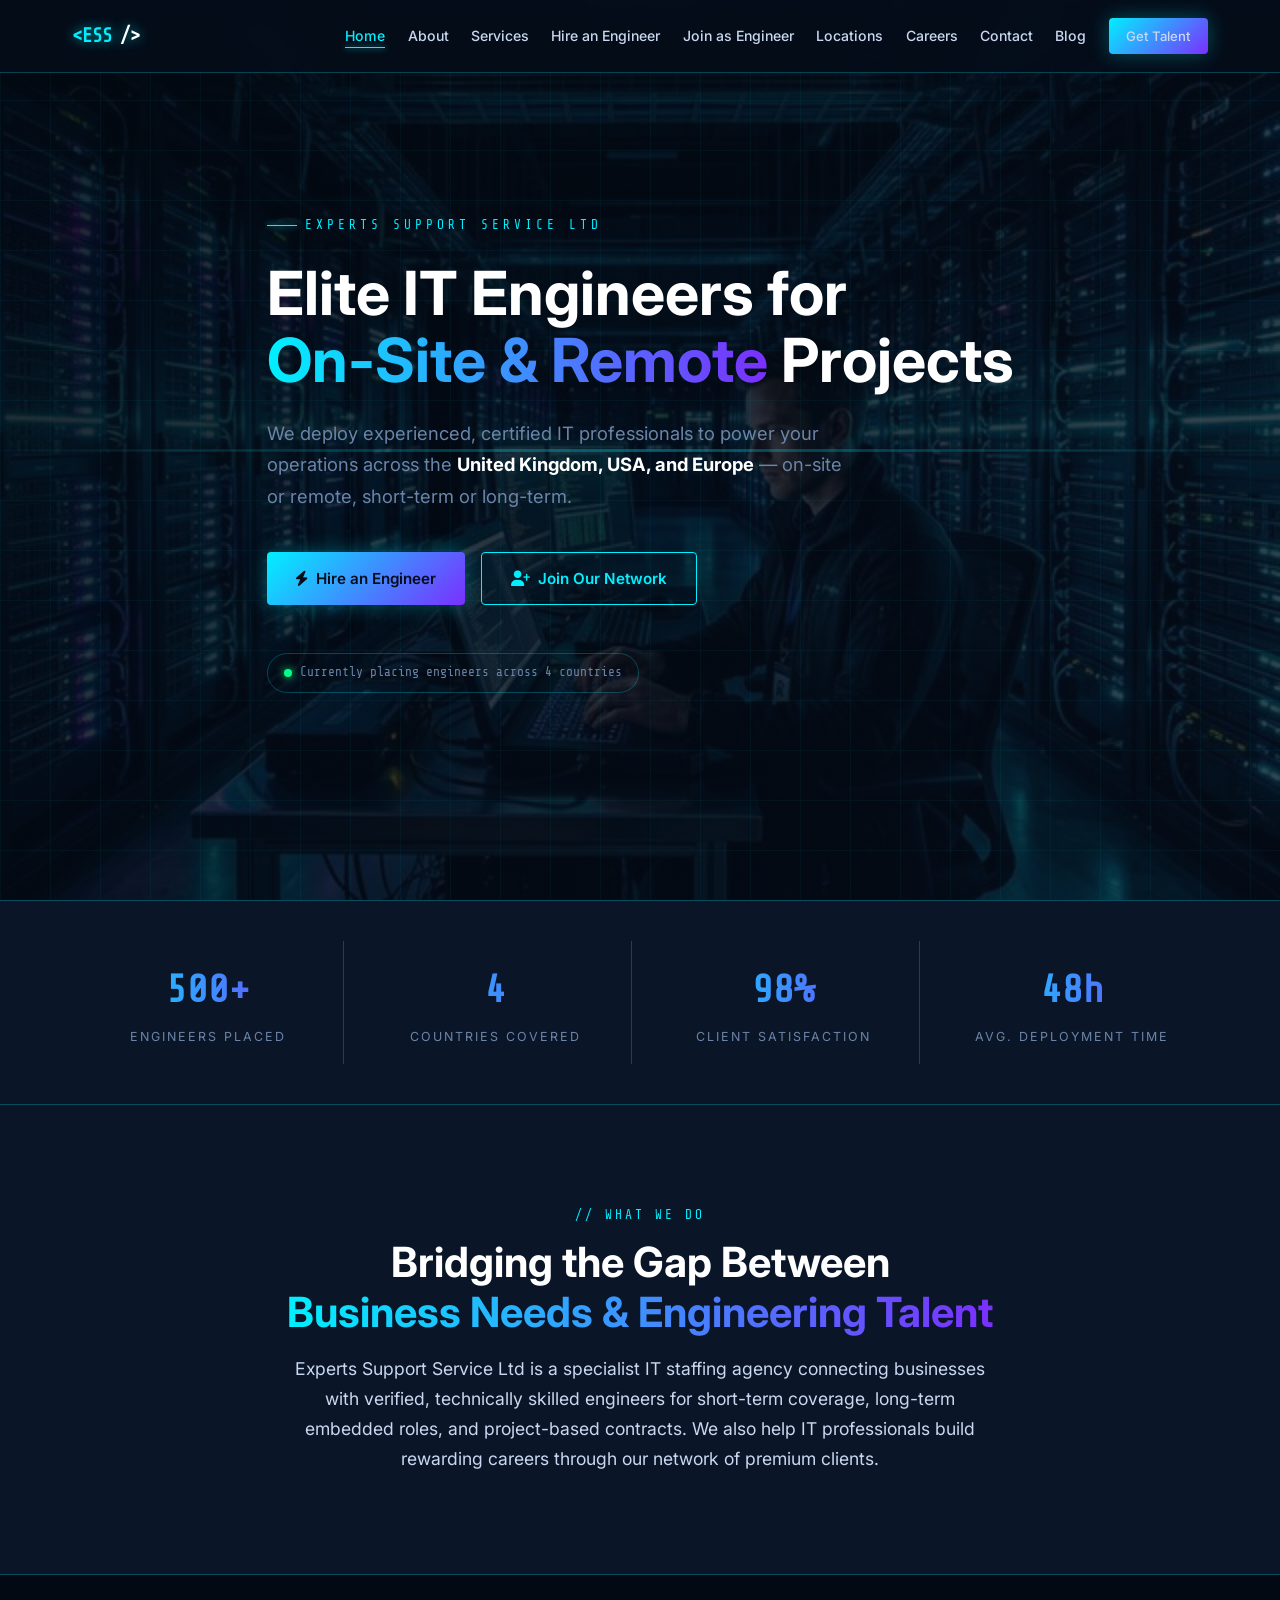
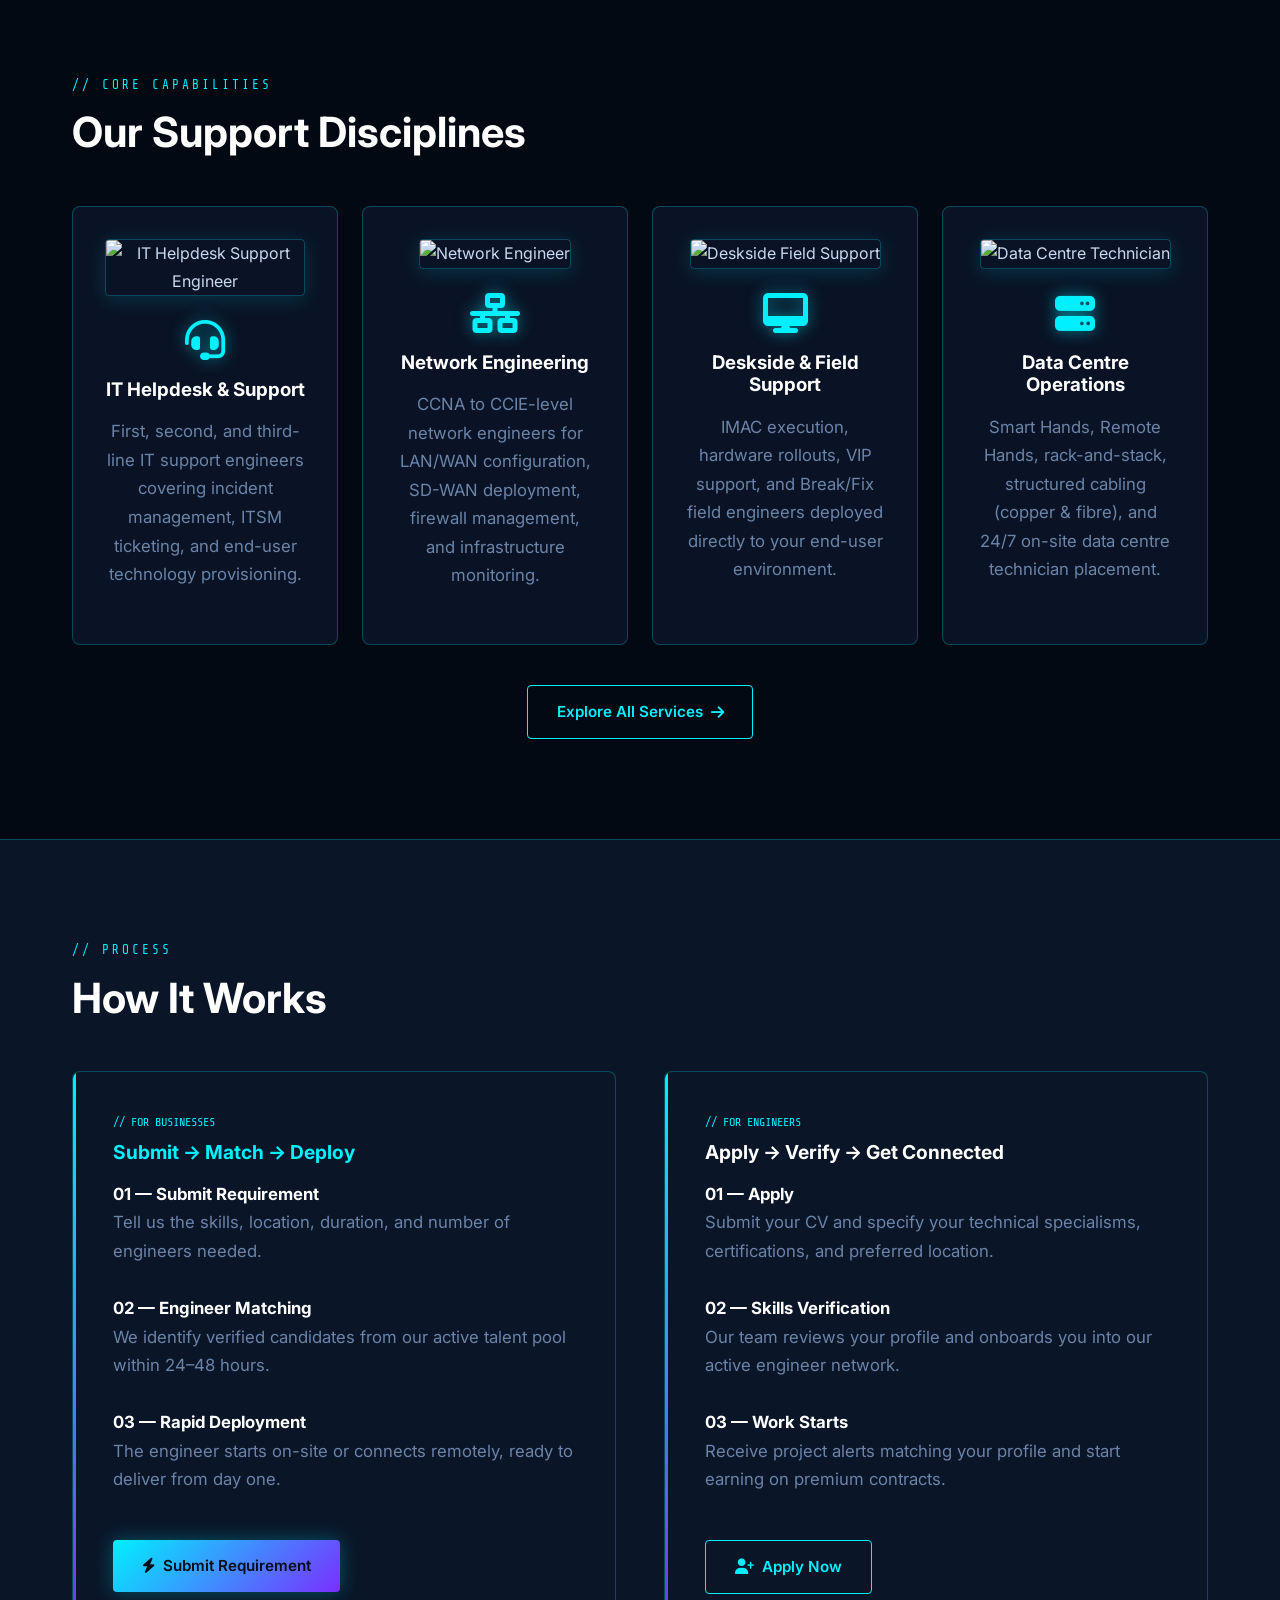
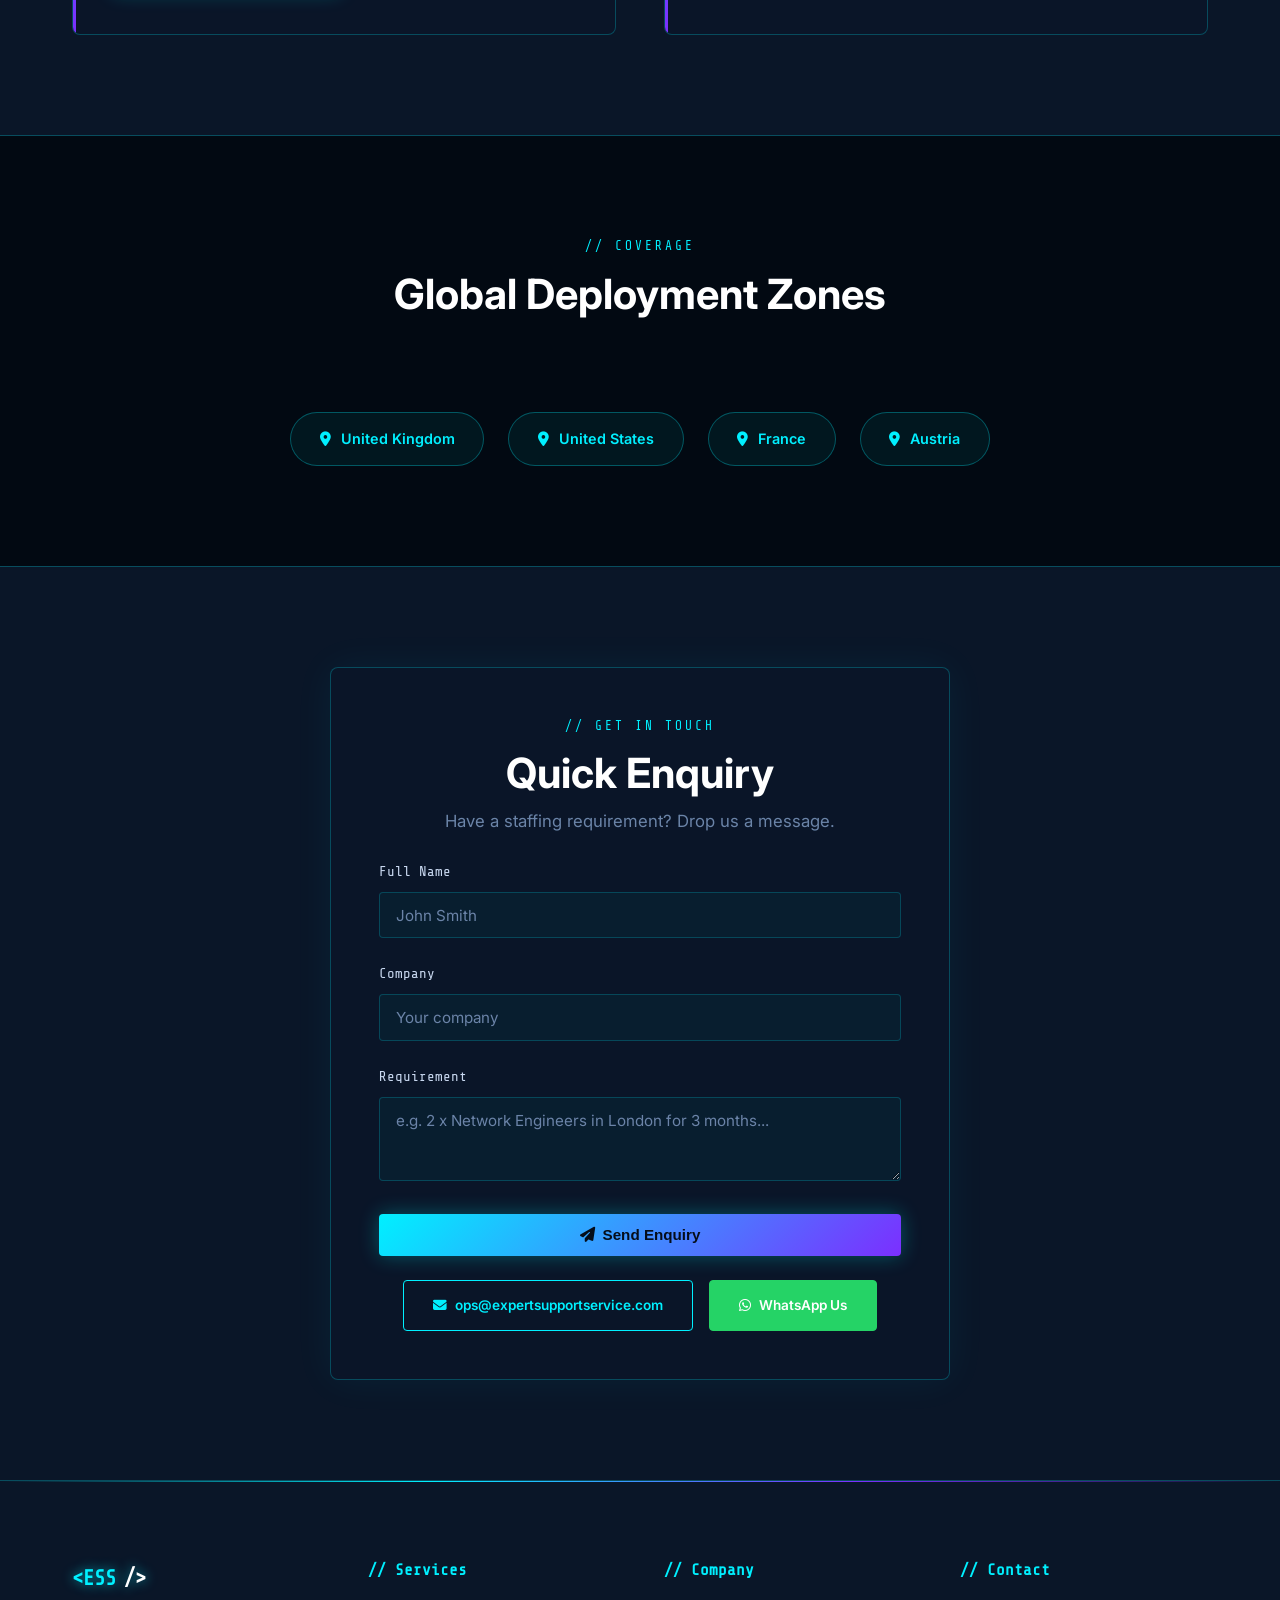
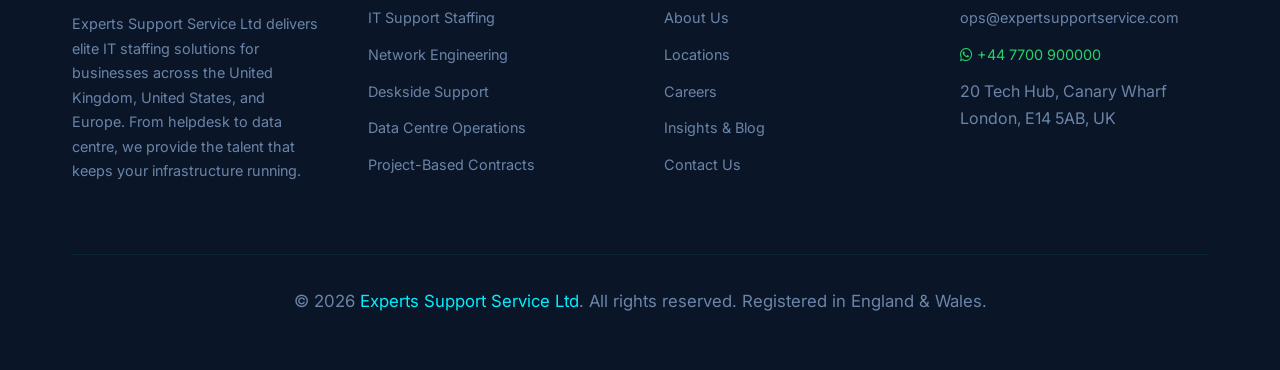
==== commit 24f3a009: "feat: Add realistic male engineer and tech graphics across all pages" ====
--- a/index.html
+++ b/index.html
@@ -13,9 +13,8 @@
       min-height: 100vh;
       display: flex; align-items: center;
       background:
-        radial-gradient(ellipse at 20% 50%, rgba(123,47,255,0.12) 0%, transparent 55%),
-        radial-gradient(ellipse at 80% 30%, rgba(0,240,255,0.12) 0%, transparent 55%),
-        linear-gradient(180deg, var(--primary) 0%, var(--bg) 100%);
+        linear-gradient(135deg, rgba(2,9,18,0.88) 0%, rgba(5,13,26,0.75) 100%),
+        url('img/hero_engineer.png') center/cover no-repeat;
       position: relative; overflow: hidden;
     }
     .hero::before {
@@ -162,25 +161,25 @@
       <h2 class="fade-in">Our Support Disciplines</h2>
       <div class="services-grid">
         <div class="card service-card fade-in">
-          <img src="img/it_support.png" alt="IT Support" class="service-graphic">
+          <img src="https://images.unsplash.com/photo-1603791440384-56cd371ee9a7?auto=format&fit=crop&w=800&q=80" alt="IT Helpdesk Support Engineer" class="service-graphic">
           <i class="fas fa-headset service-icon"></i>
           <h3>IT Helpdesk & Support</h3>
           <p>First, second, and third-line IT support engineers covering incident management, ITSM ticketing, and end-user technology provisioning.</p>
         </div>
         <div class="card service-card fade-in">
-          <img src="img/network_support.png" alt="Network Support" class="service-graphic">
+          <img src="https://images.unsplash.com/photo-1558494949-ef010cbdcc31?auto=format&fit=crop&w=800&q=80" alt="Network Engineer" class="service-graphic">
           <i class="fas fa-network-wired service-icon"></i>
           <h3>Network Engineering</h3>
           <p>CCNA to CCIE-level network engineers for LAN/WAN configuration, SD-WAN deployment, firewall management, and infrastructure monitoring.</p>
         </div>
         <div class="card service-card fade-in">
-          <img src="img/deskside_support.png" alt="Deskside Support" class="service-graphic">
+          <img src="https://images.unsplash.com/photo-1531482615713-2afd69097998?auto=format&fit=crop&w=800&q=80" alt="Deskside Field Support" class="service-graphic">
           <i class="fas fa-desktop service-icon"></i>
           <h3>Deskside & Field Support</h3>
           <p>IMAC execution, hardware rollouts, VIP support, and Break/Fix field engineers deployed directly to your end-user environment.</p>
         </div>
         <div class="card service-card fade-in">
-          <img src="img/data_center.png" alt="Data Center" class="service-graphic">
+          <img src="https://images.unsplash.com/photo-1487875961445-47a00398c267?auto=format&fit=crop&w=800&q=80" alt="Data Centre Technician" class="service-graphic">
           <i class="fas fa-server service-icon"></i>
           <h3>Data Centre Operations</h3>
           <p>Smart Hands, Remote Hands, rack-and-stack, structured cabling (copper & fibre), and 24/7 on-site data centre technician placement.</p>
